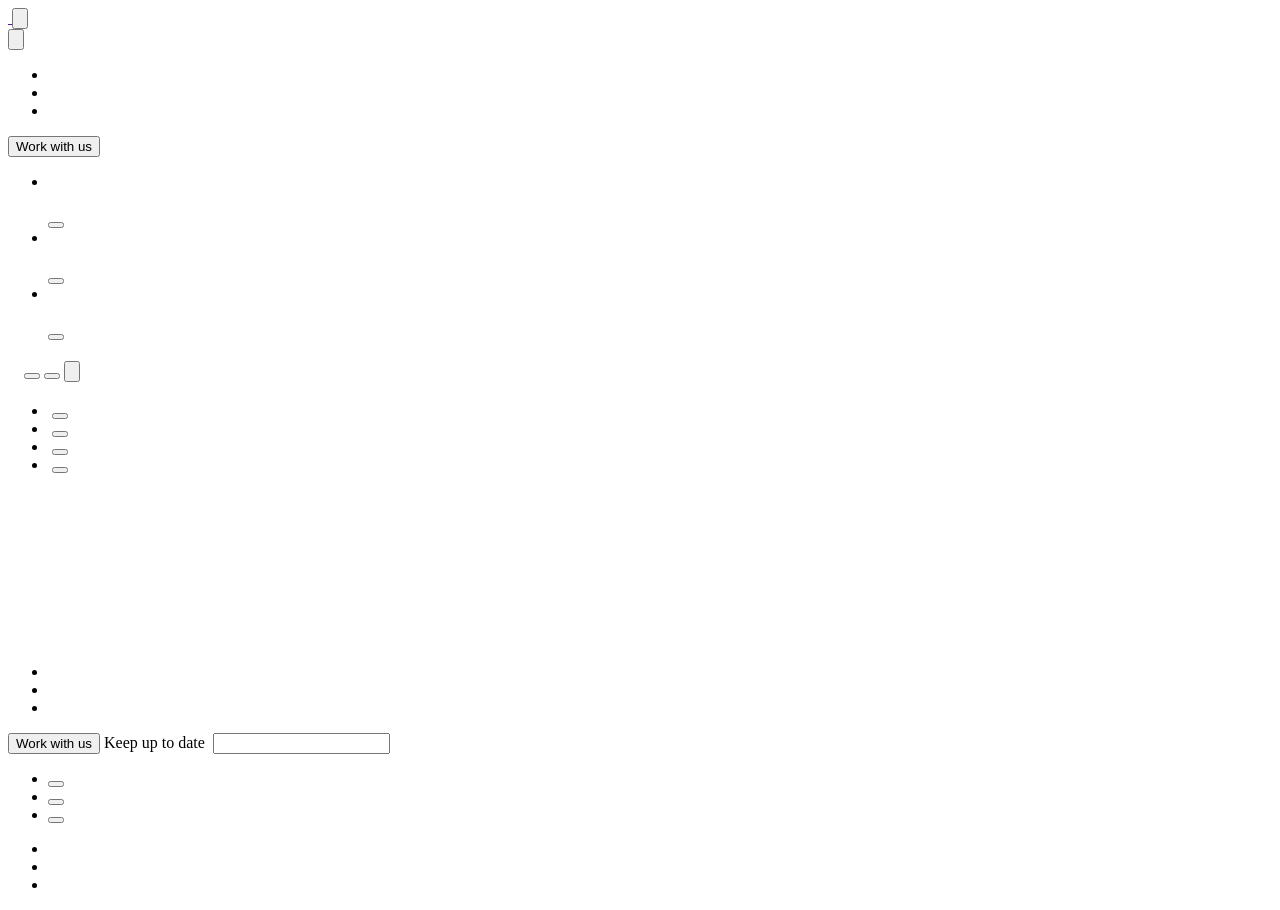
==== artsculture.html @ 28c38570 "Add files via upload" ====
<!DOCTYPE html>
<html lang="en">
<head>
    <meta charset="UTF-8">
    <meta name="viewport" content="width=device-width, initial-scale=1.0">
    <title>Arts & Culture | COLLINS</title>

    <link href="styles/style.css" rel="stylesheet">
	<link rel="icon" type="image/svg+xml" href="images/favicon.svg"> 
</head>

<body>
    <header>
        <a href="">
			<img src="" alt="">
		</a>
<!-- DE LINK IS EEN SVG! -->

		<button>
			<img src="" alt="">
		</button>

		<nav>
			<button>
				<img src="" alt="">
			</button>

			<ul>
				<li>
					<a href=""></a>
				</li>
				<li>
					<a href=""></a>
				</li>
				<li>
					<a href=""></a>
				</li>
			</ul>
		</nav>

		<button>Work with us</button>
		
		<article>
			<ul>
				<li>
					<img src="" alt="">
					<h2></h2>
					<button></button>
					<img src="" alt="">
				</li>
				<li>
					<img src="" alt="">
					<h2></h2>
					<button></button>
					<img src="" alt="">
				</li>
				<li>
					<img src="" alt="">
					<h2></h2>
					<button></button>
					<img src="" alt="">
				</li>
			</ul>
		</article>
    </header>

    <main>
		<section>
			<h1></h1>
			<p></p>

			<article>
				<img src="" alt="">
				<img src="" alt="">
				<img src="" alt="">
				<img src="" alt="">

				<button></button>
				<button></button>

				<button>
					<img src="" alt="">
				</button>
			</article>
		</section>

		<section>
			<h2></h2>

			<article>
				<p></p>
			</article>
		</section>

		<section>
			<h2></h2>
			<p></p>

			<article>
				<ul>
					<li>
						<img src="" alt="">
						<button></button>
					</li>

					<li>
						<img src="" alt="">
						<button></button>
					</li>

					<li>
						<img src="" alt="">
						<button></button>
					</li>

					<li>
						<img src="" alt="">
						<button></button>
					</li>
				</ul>
			</article>
		</section>

		<section>
			<h2></h2>
			<p></p>

			<article>
				<a href="">
					<img src="" alt="">
					<p></p>
				</a>

				<a href="">
					<img src="" alt="">
					<p></p>
				</a>

				<a href="">
					<img src="" alt="">
					<p></p>
				</a>

				<a href="">
					<img src="" alt="">
					<p></p>
				</a>

				<a href="">
					<img src="" alt="">
					<p></p>
				</a>
			</article>
		</section>
    </main>

    <footer>
        <nav>
			<ul>
				<li>
					<a href=""></a>
				</li>
	
				<li>
					<a href=""></a>
				</li>
	
				<li>
					<a href=""></a>
				</li>
			</ul>
		</nav>

		<button>Work with us</button>

		<label for="email">Keep up to date</label>


		<img src="" alt="">
		<input type="Your email">
<!-- HOE ZET IK DE EMAIL ICOON SVG IN DE INPUT TYPE EMAIL?? -->
<!-- HOE KRIJG IK DE TEKST "YOUR EMAIL" IN DE INPUT?? -->

		<ul>
			<li>
				<button></button>
			</li>
			<li>
				<button></button>
			</li>
			<li>
				<button></button>
			</li>
		</ul>

		<ul>
			<li>
				<a href=""></a>
			</li>
			<li>
				<a href=""></a>
			</li>
			<li>
				<a href=""></a>
			</li>
		</ul>
    </footer>
    
    <script defer src="scripts/script.js"></script>
</body>

</html>
---- styles/style.css ----
/**************/
/* CSS REMEDY */
/**************/
*, *::after, *::before {
  box-sizing:border-box;  
}






/*********************/
/* CUSTOM PROPERTIES */
/*********************/
:root {
	/* startje */
	--color-text:#111;
	--color-background:#eee;
}





/****************/
/* JOUW STYLING */
/****************/

/* jouw code */
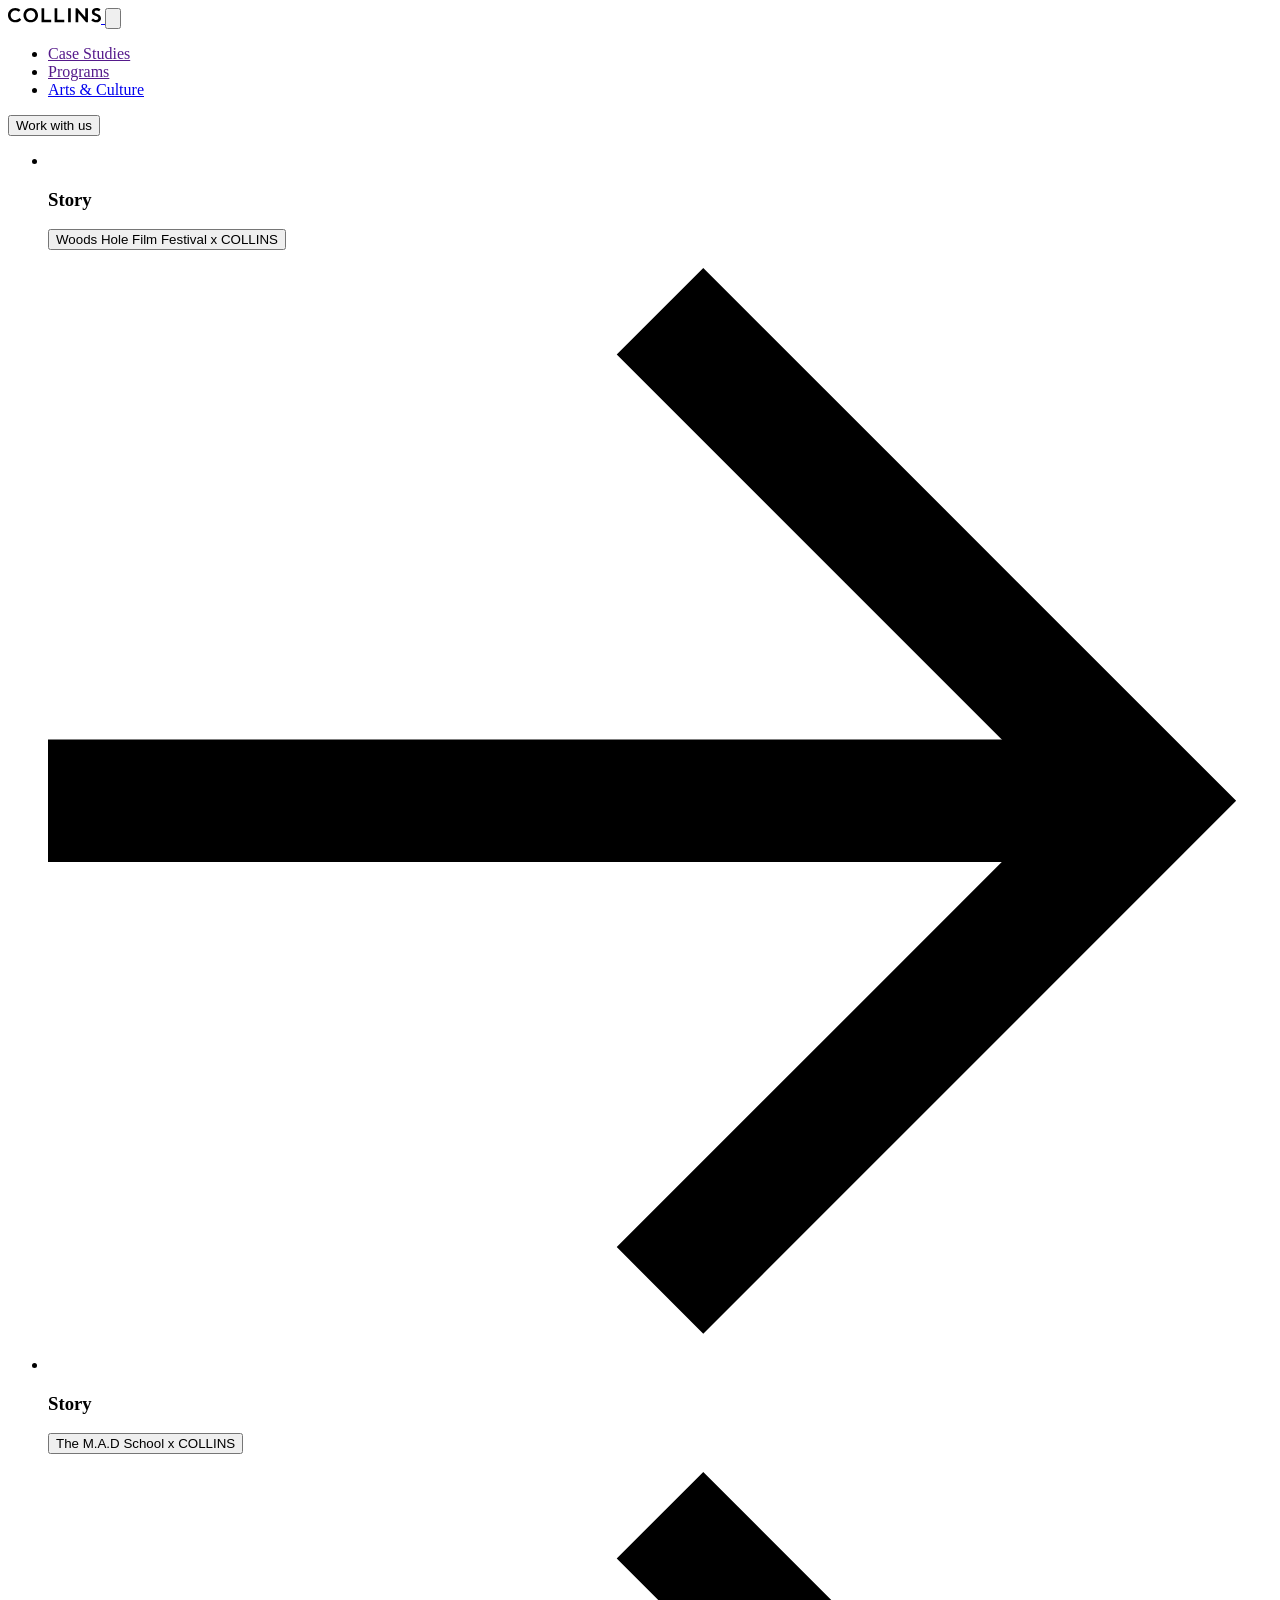
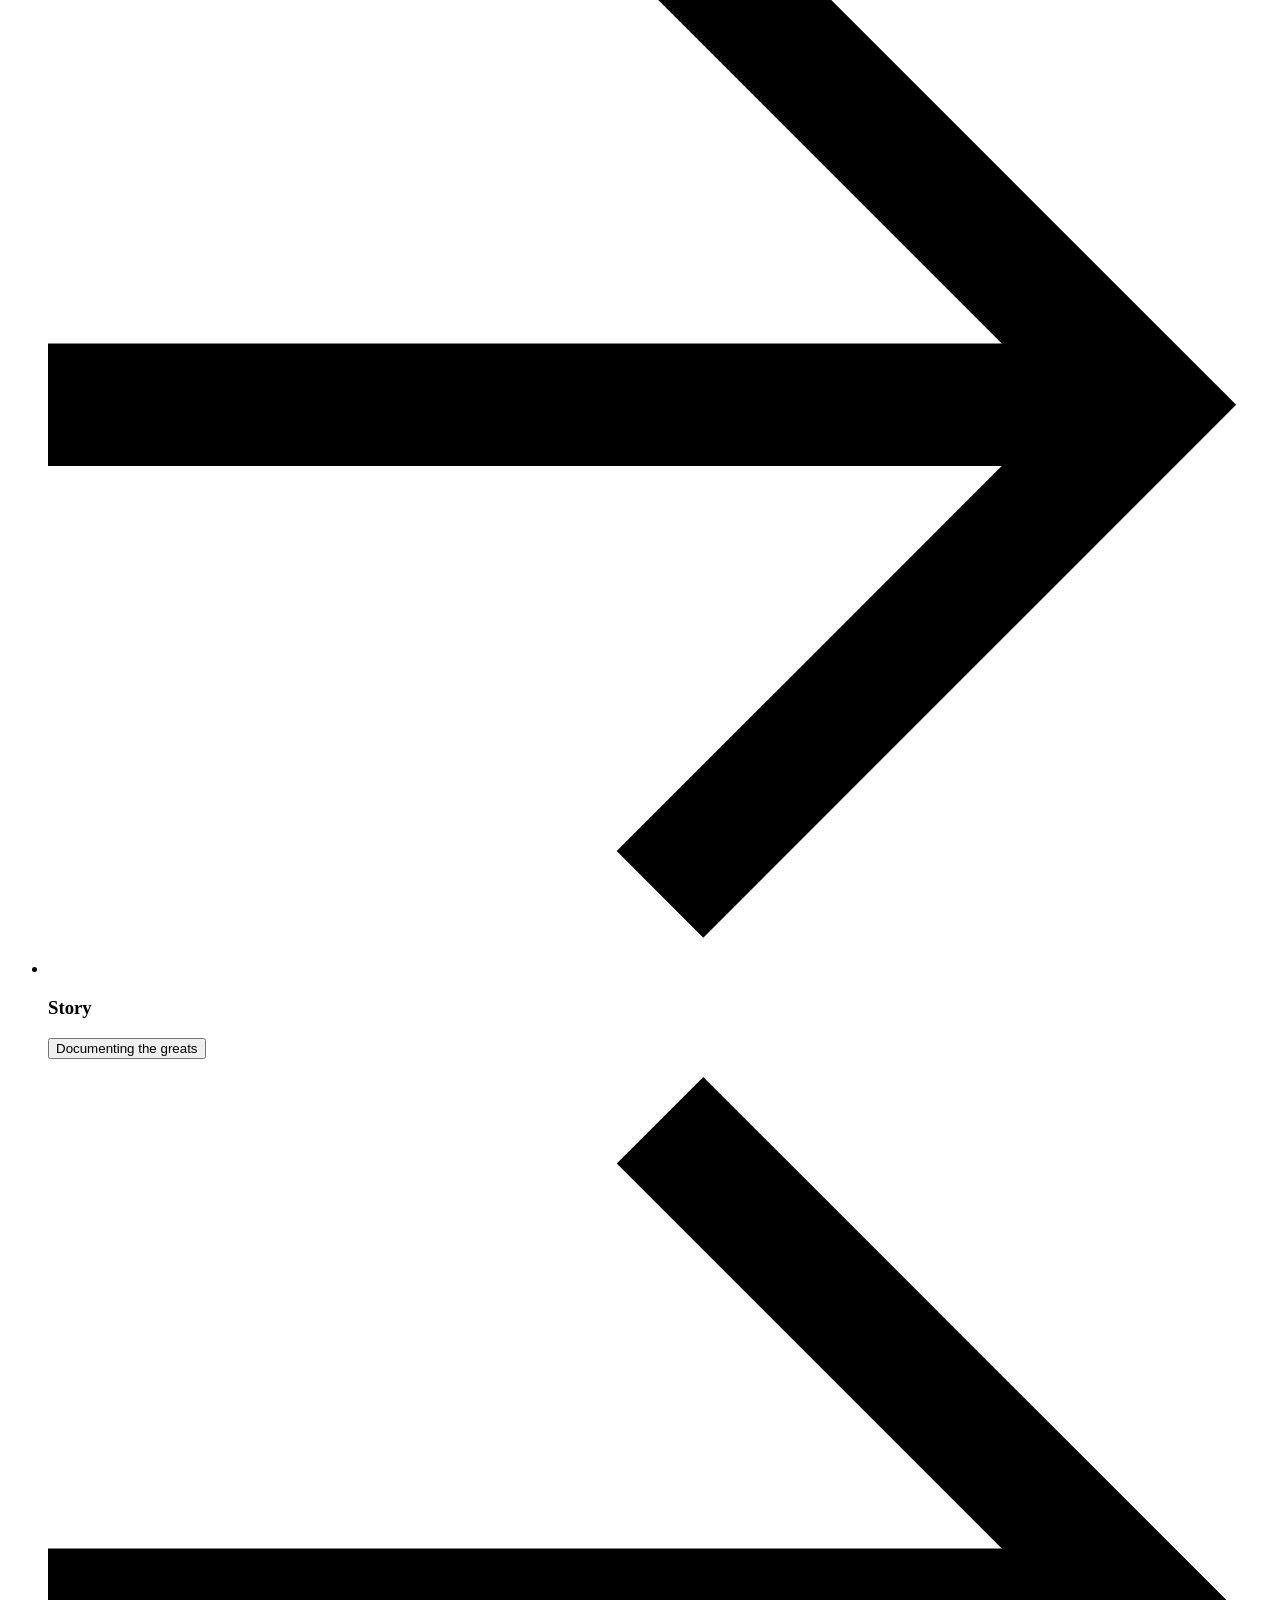
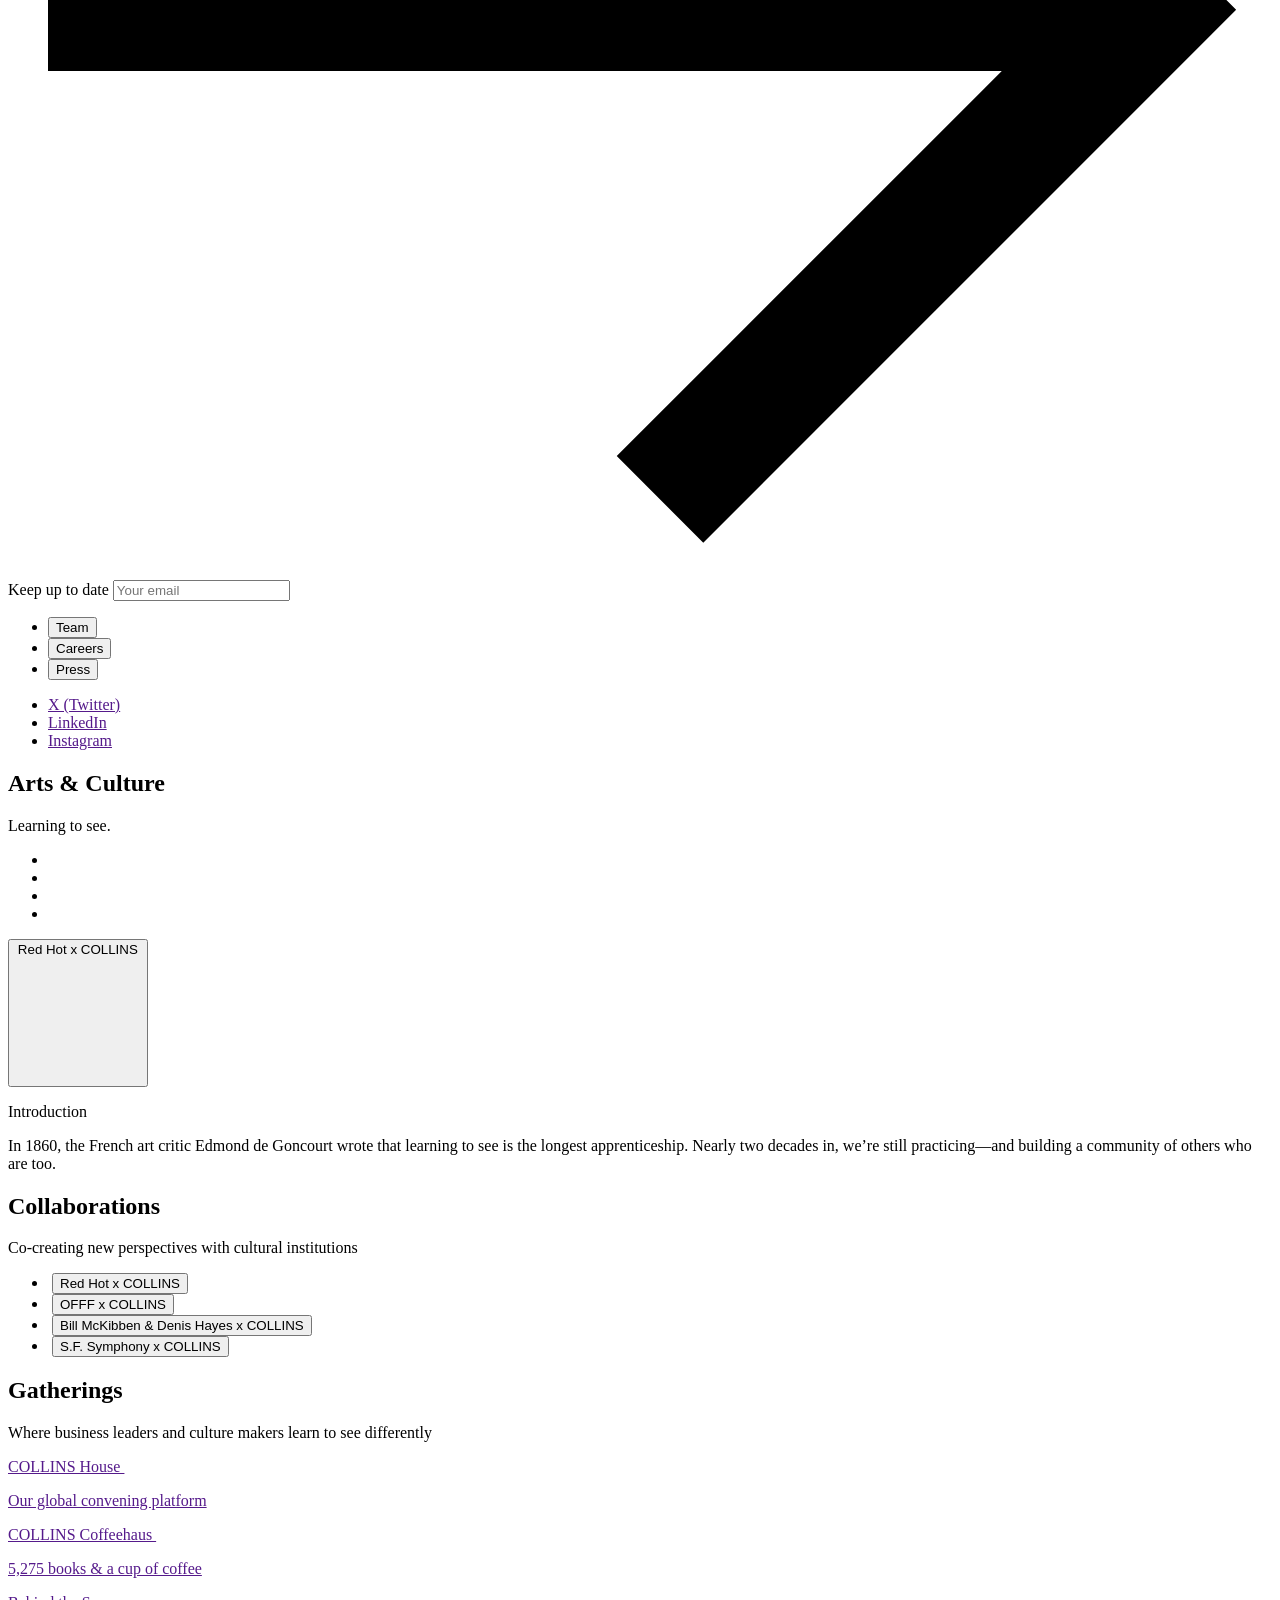
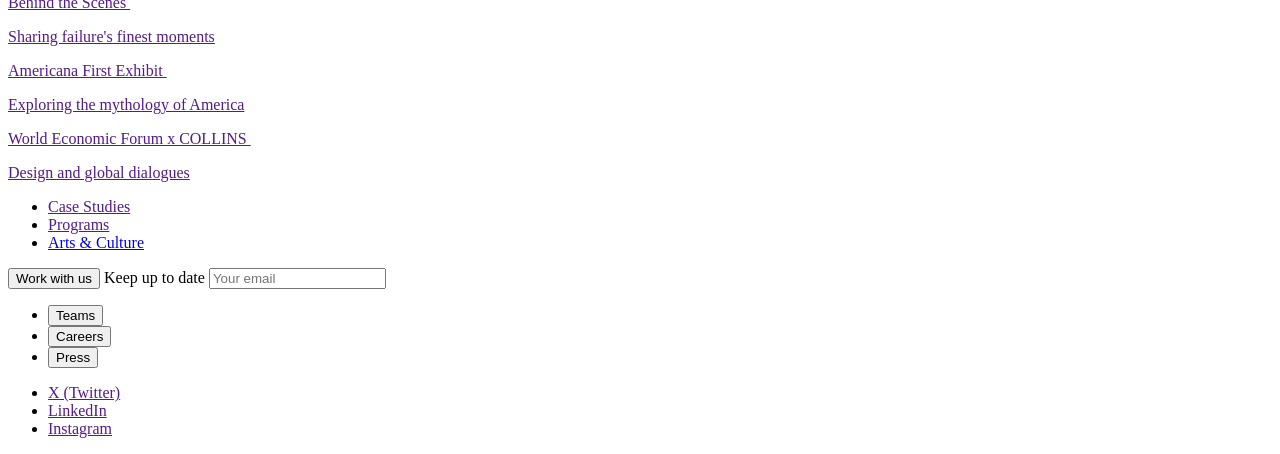
==== commit e9b8673d: "Add files via upload" ====
--- a/artsculture.html
+++ b/artsculture.html
@@ -10,201 +10,256 @@
 </head>
 
 <body>
-    <header>
-        <a href="">
-			<img src="" alt="">
-		</a>
-<!-- DE LINK IS EEN SVG! -->
-
-		<button>
-			<img src="" alt="">
-		</button>
-
+	<header>
+
+		<nav class="navHead">
+	<!-- COLLINS SVG -->
+			<a href="index.html">
+				<svg width="93" height="15" viewBox="0 0 93 15" xmlns="http://www.w3.org/2000/svg">
+					<path d="M2.69074 7.17531C2.69074 9.88598 4.76361 11.9589 7.45435 11.9589C9.26811 11.9589 10.5836 11.0819 11.4008 10.0255L13.2544 11.6798C12.0186 13.2544 9.94578 14.3506 7.39456 14.3506C3.04951 14.3506 0 11.1815 0 7.17531C0 3.1691 3.00964 0 7.35469 0C9.42756 0 11.2015 0.777325 12.4571 1.99314L10.7231 3.82683C9.88598 2.98971 8.71003 2.39177 7.33476 2.39177C4.68388 2.39177 2.69074 4.52443 2.69074 7.17531ZM22.7417 0C27.0469 0 30.0167 3.20896 30.0167 7.17531C30.0167 11.1417 27.0469 14.3506 22.7417 14.3506C18.4366 14.3506 15.4668 11.1417 15.4668 7.17531C15.4668 3.20896 18.4366 0 22.7417 0ZM22.7417 11.9589C25.3727 11.9589 27.326 9.80626 27.326 7.17531C27.326 4.54436 25.3727 2.39177 22.7417 2.39177C20.1108 2.39177 18.1575 4.54436 18.1575 7.17531C18.1575 9.80626 20.1108 11.9589 22.7417 11.9589ZM46.5997 0.199314H49.2904V11.7595H56.2664V14.1513H46.5997V0.199314ZM33.5246 0.199314H36.2154V11.7595H43.1914V14.1513H33.5246V0.199314ZM60.1211 0.199314H62.8119V14.1513H60.1211V0.199314ZM67.5834 0.199314H69.4769L77.2502 9.28804V0.199314H79.9409V14.1513H78.0474L70.2742 5.06258V14.1513H67.5834V0.199314ZM84.9836 10.4241C85.7808 11.3011 86.9966 11.9589 88.2723 11.9589C89.4681 11.9589 90.3053 11.2214 90.3053 10.2049C90.3053 8.41106 87.7142 8.19181 85.8406 7.09558C84.7444 6.45778 83.8674 5.50107 83.8674 3.92649C83.8674 1.43506 86.1595 0 88.4716 0C89.8867 0 91.2022 0.338834 92.5176 1.31547L91.1224 3.30862C90.5644 2.7904 89.6276 2.39177 88.7107 2.39177C87.6942 2.39177 86.5582 2.83026 86.5582 3.90656C86.5582 6.15881 92.996 5.46121 92.996 10.165C92.996 12.6365 90.7836 14.3506 88.2723 14.3506C86.3987 14.3506 84.6647 13.5733 83.2296 12.2578L84.9836 10.4241Z"></path>
+				</svg>
+			</a>
+	
+	<!-- deze button is voor de 2 streepjes hamburger menu svg -->
+			<button>
+				<svg viewBox="0 0 21 16" state="burger" data-v-68f42b3d=""><rect y="3" width="21" height="2" data-v-68f42b3d=""></rect><rect y="11" width="21" height="2" data-v-68f42b3d=""></rect></svg>
+			</button>
+		</nav>
+	
+	<!-- hier vind de kruis menu plaats, dit doen we in CSS -->
+	
+			<nav class="navGrid">
+	
+				<ul class="navMenu">
+					<li>
+						<a href="">Case Studies</a>
+					</li>
+					<li>
+						<a href="">Programs</a>
+					</li>
+					<li>
+						<a href="artsculture.html">Arts & Culture</a>
+					</li>
+				</ul>
+	
+			<button>Work with us</button>
+			
+				<ul class="navCards">
+					<li>
+						<img src="images/menu-images/9.png" alt="">
+						<h3>Story</h3>
+						<button>Woods Hole Film Festival x COLLINS</button>
+						<svg data-v-e7d511e2="" class="arrow arrow--forward" viewBox="0 0 20 18" fill="none" stroke="black"><path d="M0 9H18" stroke-width="2"></path><path d="M10 1L18 9L10 17" stroke-width="2"></path></svg>
+					</li>
+					<li>
+						<img src="images/menu-images/1.jpg" alt="">
+						<h3>Story</h3>
+						<button>The M.A.D School x COLLINS</button>
+						<svg data-v-e7d511e2="" class="arrow arrow--forward" viewBox="0 0 20 18" fill="none" stroke="black"><path d="M0 9H18" stroke-width="2"></path><path d="M10 1L18 9L10 17" stroke-width="2"></path></svg>
+					</li>
+					<li>
+						<img src="images/menu-images/10.png" alt="">
+						<h3>Story</h3>
+						<button>Documenting the greats</button>
+						<svg data-v-e7d511e2="" class="arrow arrow--forward" viewBox="0 0 20 18" fill="none" stroke="black"><path d="M0 9H18" stroke-width="2"></path><path d="M10 1L18 9L10 17" stroke-width="2"></path></svg>
+					</li>
+				</ul>
+	
+	<!-- geen lijstjes in articles, je hebt al een ul hoeft geen article om heen. een of ander. -->
+	<label for="email">Keep up to date</label>
+	<!-- in css https://developer.mozilla.org/en-US/docs/Web/CSS/Reference/Selectors/::before -->
+	
+			<input id="email" placeholder="Your email" type="email">
+	
+	<!-- HOE ZET IK DE EMAIL ICOON SVG IN DE INPUT TYPE EMAIL?? -->
+	<!-- HOE KRIJG IK DE TEKST "YOUR EMAIL" IN DE INPUT?? -->
+			
+				<ul class="navButtons">
+					<li>
+						<button>Team</button>
+					</li>
+					<li>
+						<button>Careers</button>
+					</li>
+					<li>
+						<button>Press</button>
+					</li>
+				</ul>
+	
+				<ul class="navLinks">
+					<li>
+						<a href="">X (Twitter)</a>
+					</li>
+					<li>
+						<a href="">LinkedIn</a>
+					</li>
+					<li>
+						<a href="">Instagram</a>
+					</li>
+				</ul>
+	
+			</nav>
+	
+		</header>
+
+    <main>
+		<section class="sectionArts">
+			<h2>Arts & Culture</h2>
+			<p>Learning to see.</p>
+
+			<ul>
+				<li>
+				<img src="images/artsculture-pagina-images/14.png" alt="">
+				</li>
+
+				<li>
+				<img src="images/artsculture-pagina-images/12.jpg" alt="">
+				</li>
+
+				<li>
+				<img src="images/artsculture-pagina-images/8.jpg" alt="">
+				</li>
+
+				<li>
+				<img src="images/artsculture-pagina-images/11.jpg" alt="">
+				</li>
+			</ul>
+
+				<button>
+					Red Hot x COLLINS
+					<svg class="arrow arrow--expand icon" viewBox="0 0 14 14" fill="none" data-v-08aef671=""><path d="M8 1H13V6" stroke-width="2"></path><path d="M1 8V13H6" stroke-width="2"></path></svg>
+				</button>
+<!-- JAVASCRIPT?? deze buttons veranderen dus per afbeelding van de carousel -->
+			
+			</article>
+		</section>
+
+		<section>
+			<p>Introduction</p>
+
+			<article>
+				<p class="portrait-text">In 1860, the French art critic Edmond de Goncourt wrote that learning to see is the longest apprenticeship. Nearly two decades in, we’re still practicing—and building a community of others who are too.</p>
+			</article>
+		</section>
+
+		<section>
+			<h2>Collaborations</h2>
+			<p>Co-creating new perspectives with cultural institutions</p>
+
+			<article>
+				<ul>
+					<li>
+						<img src="images/artsculture-pagina-images/14.png" alt="">
+						<button>Red Hot x COLLINS</button>
+					</li>
+
+					<li>
+						<img src="images/artsculture-pagina-images/13.png" alt="">
+						<button>OFFF x COLLINS</button>
+					</li>
+
+					<li>
+						<img src="images/artsculture-pagina-images/5.jpeg" alt="">
+						<button>Bill McKibben & Denis Hayes x COLLINS</button>
+					</li>
+
+					<li>
+						<img src="images/artsculture-pagina-images/3.jpg" alt="">
+						<button>S.F. Symphony x COLLINS</button>
+					</li>
+				</ul>
+			</article>
+		</section>
+
+		<section>
+			<h2>Gatherings</h2>
+			<p>Where business leaders and culture makers learn to see differently</p>
+
+			<article>
+				<a href="">
+					COLLINS House
+					<img src="images/artsculture-pagina-images/2.jpg" alt="">
+					<p>Our global convening platform</p>
+				</a>
+
+				<a href="">
+					COLLINS Coffeehaus
+					<img src="images/artsculture-pagina-images/4.jpg" alt="">
+					<p>5,275 books & a cup of coffee</p>
+				</a>
+
+				<a href="">
+					Behind the Scenes
+					<img src="images/artsculture-pagina-images/7.jpg" alt="">
+					<p>Sharing failure's finest moments</p>
+				</a>
+
+				<a href="">
+					Americana First Exhibit
+					<img src="images/artsculture-pagina-images/6.jpg" alt="">
+					<p>Exploring the mythology of America</p>
+				</a>
+
+				<a href="">
+					World Economic Forum x COLLINS
+					<img src="images/artsculture-pagina-images/15.jpeg" alt="">
+					<p>Design and global dialogues</p>
+				</a>
+			</article>
+		</section>
+    </main>
+
+    <footer>
 		<nav>
-			<button>
-				<img src="" alt="">
-			</button>
-
 			<ul>
 				<li>
-					<a href=""></a>
-				</li>
-				<li>
-					<a href=""></a>
-				</li>
-				<li>
-					<a href=""></a>
+					<a href="">Case Studies</a>
+				</li>
+	
+				<li>
+					<a href="">Programs</a>
+				</li>
+	
+				<li>
+					<a href="artsculture.html">Arts & Culture</a>
 				</li>
 			</ul>
 		</nav>
 
 		<button>Work with us</button>
-		
-		<article>
-			<ul>
-				<li>
-					<img src="" alt="">
-					<h2></h2>
-					<button></button>
-					<img src="" alt="">
-				</li>
-				<li>
-					<img src="" alt="">
-					<h2></h2>
-					<button></button>
-					<img src="" alt="">
-				</li>
-				<li>
-					<img src="" alt="">
-					<h2></h2>
-					<button></button>
-					<img src="" alt="">
-				</li>
-			</ul>
-		</article>
-    </header>
-
-    <main>
-		<section>
-			<h1></h1>
-			<p></p>
-
-			<article>
-				<img src="" alt="">
-				<img src="" alt="">
-				<img src="" alt="">
-				<img src="" alt="">
-
-				<button></button>
-				<button></button>
-
-				<button>
-					<img src="" alt="">
-				</button>
-			</article>
-		</section>
-
-		<section>
-			<h2></h2>
-
-			<article>
-				<p></p>
-			</article>
-		</section>
-
-		<section>
-			<h2></h2>
-			<p></p>
-
-			<article>
-				<ul>
-					<li>
-						<img src="" alt="">
-						<button></button>
-					</li>
-
-					<li>
-						<img src="" alt="">
-						<button></button>
-					</li>
-
-					<li>
-						<img src="" alt="">
-						<button></button>
-					</li>
-
-					<li>
-						<img src="" alt="">
-						<button></button>
-					</li>
-				</ul>
-			</article>
-		</section>
-
-		<section>
-			<h2></h2>
-			<p></p>
-
-			<article>
-				<a href="">
-					<img src="" alt="">
-					<p></p>
-				</a>
-
-				<a href="">
-					<img src="" alt="">
-					<p></p>
-				</a>
-
-				<a href="">
-					<img src="" alt="">
-					<p></p>
-				</a>
-
-				<a href="">
-					<img src="" alt="">
-					<p></p>
-				</a>
-
-				<a href="">
-					<img src="" alt="">
-					<p></p>
-				</a>
-			</article>
-		</section>
-    </main>
-
-    <footer>
-        <nav>
-			<ul>
-				<li>
-					<a href=""></a>
-				</li>
-	
-				<li>
-					<a href=""></a>
-				</li>
-	
-				<li>
-					<a href=""></a>
-				</li>
-			</ul>
-		</nav>
-
-		<button>Work with us</button>
 
 		<label for="email">Keep up to date</label>
-
-
-		<img src="" alt="">
-		<input type="Your email">
+<!-- in css https://developer.mozilla.org/en-US/docs/Web/CSS/Reference/Selectors/::before -->
+
+		<input placeholder="Your email" type="email">
+
 <!-- HOE ZET IK DE EMAIL ICOON SVG IN DE INPUT TYPE EMAIL?? -->
 <!-- HOE KRIJG IK DE TEKST "YOUR EMAIL" IN DE INPUT?? -->
 
-		<ul>
-			<li>
-				<button></button>
-			</li>
-			<li>
-				<button></button>
-			</li>
-			<li>
-				<button></button>
+		<ul class="navButtons">
+			<li>
+				<button>Teams</button>
+			</li>
+			<li>
+				<button>Careers</button>
+			</li>
+			<li>
+				<button>Press</button>
 			</li>
 		</ul>
 
-		<ul>
-			<li>
-				<a href=""></a>
-			</li>
-			<li>
-				<a href=""></a>
-			</li>
-			<li>
-				<a href=""></a>
+		<ul class="navLinks">
+			<li>
+				<a href="">X (Twitter)</a>
+			</li>
+			<li>
+				<a href="">LinkedIn</a>
+			</li>
+			<li>
+				<a href="">Instagram</a>
 			</li>
 		</ul>
-    </footer>
+	</footer>
     
     <script defer src="scripts/script.js"></script>
 </body>
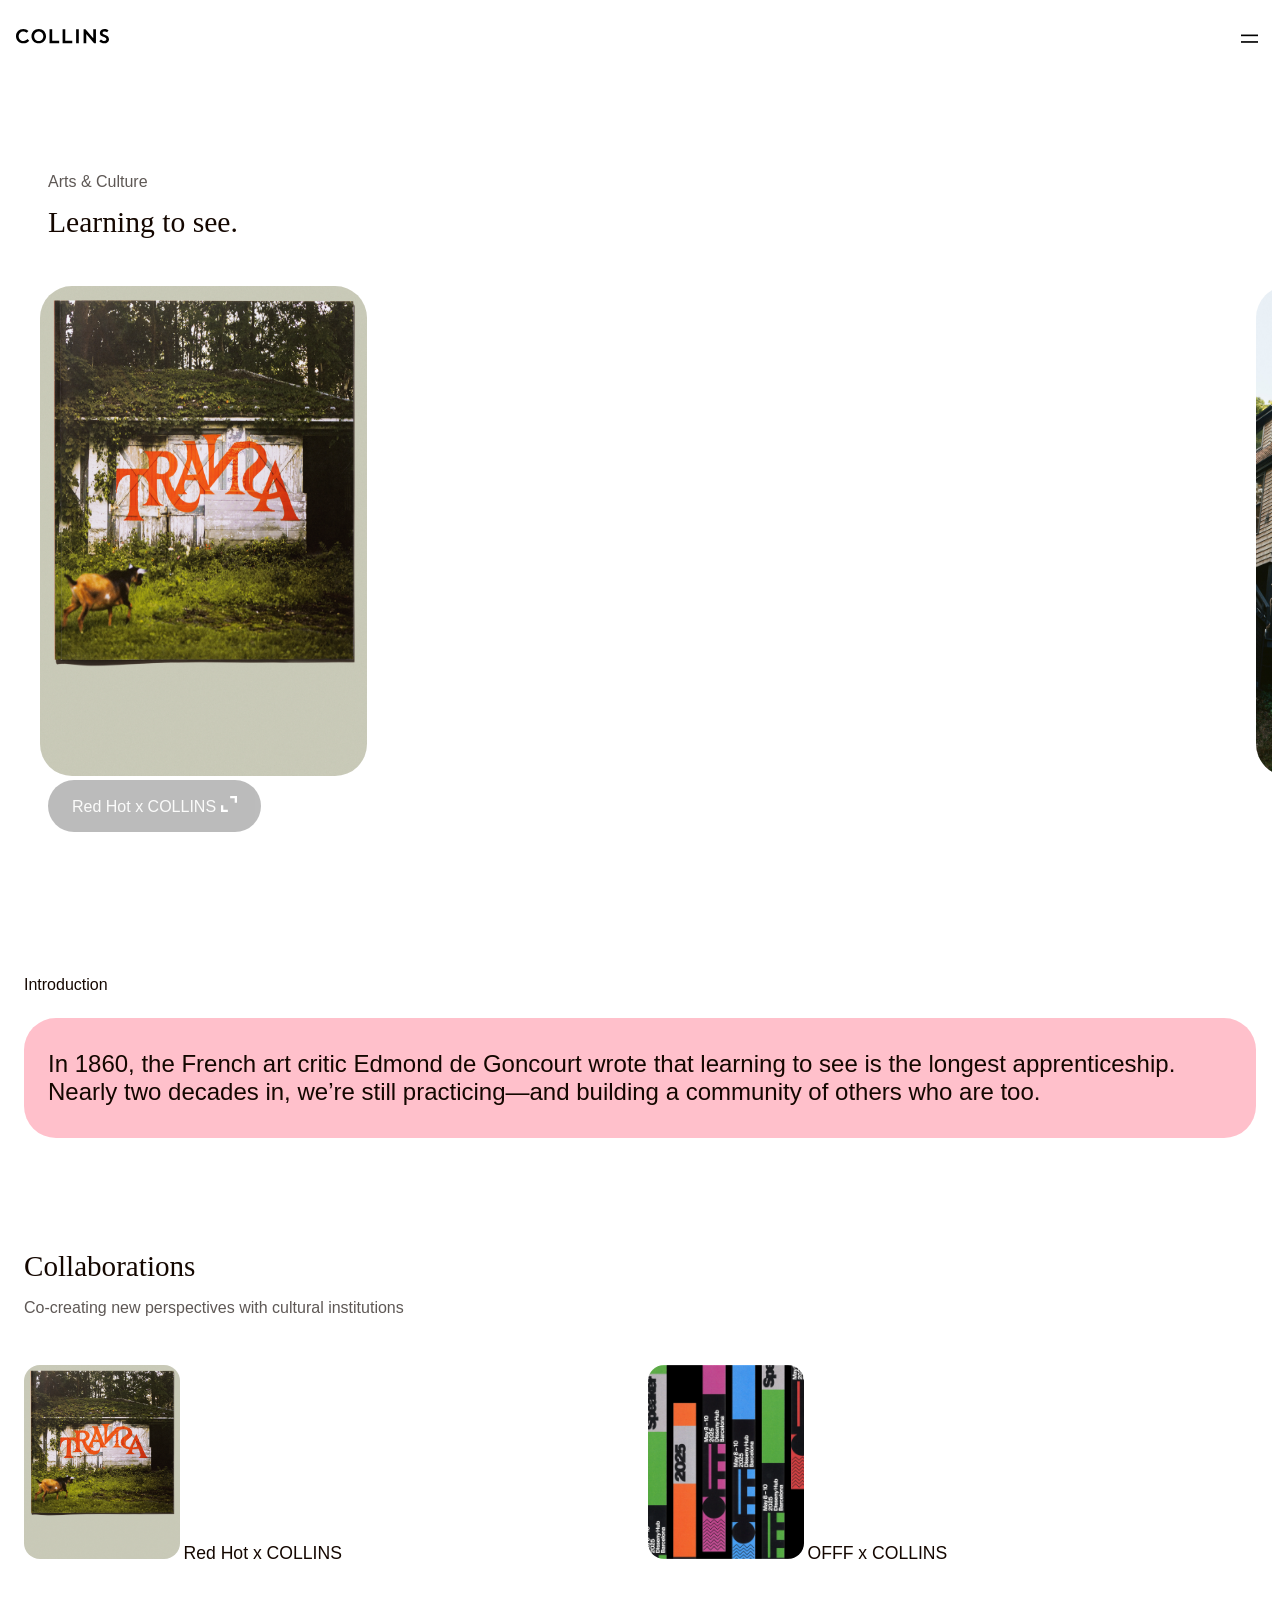
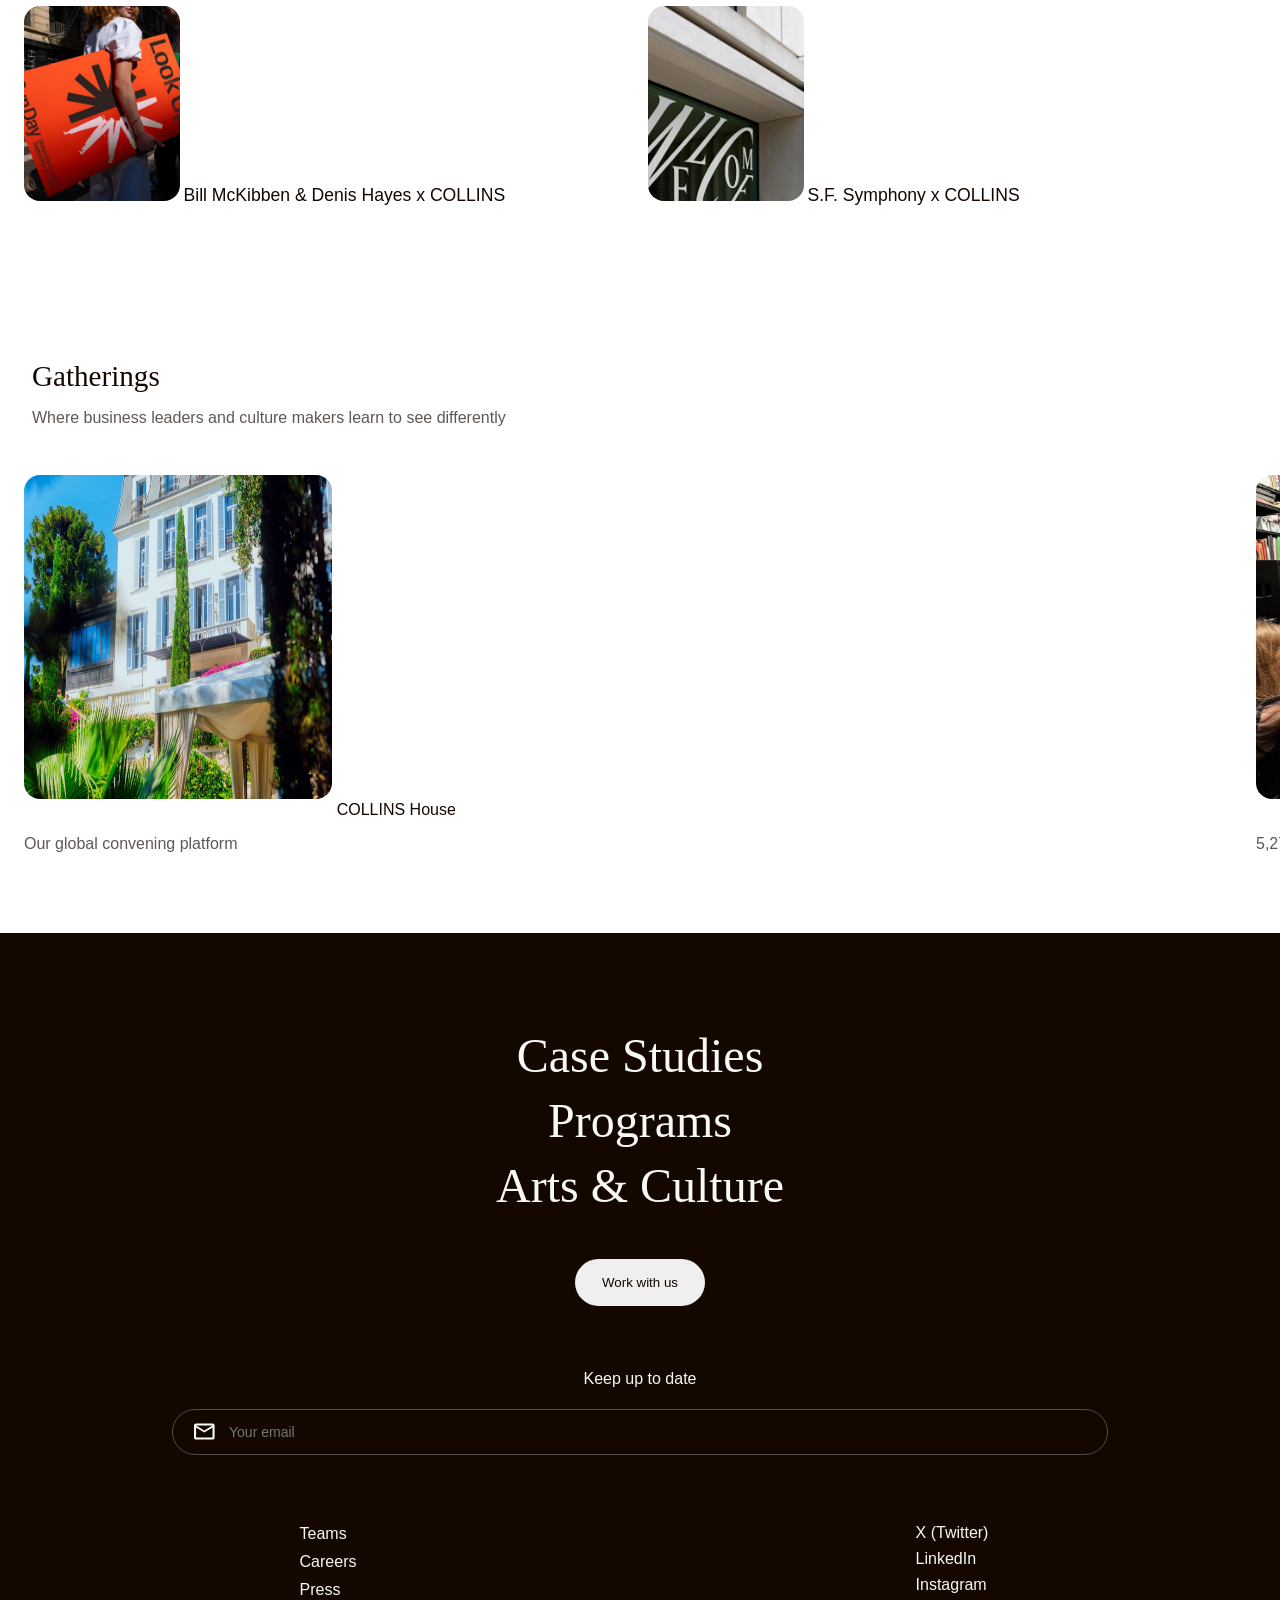
==== commit b815c537: "Add files via upload" ====
--- a/artsculture.html
+++ b/artsculture.html
@@ -22,7 +22,7 @@
 	
 	<!-- deze button is voor de 2 streepjes hamburger menu svg -->
 			<button>
-				<svg viewBox="0 0 21 16" state="burger" data-v-68f42b3d=""><rect y="3" width="21" height="2" data-v-68f42b3d=""></rect><rect y="11" width="21" height="2" data-v-68f42b3d=""></rect></svg>
+				<svg viewBox="0 0 21 16" state="burger" data-v-68f42b3d=""><rect class="lineTop" y="3" width="21" height="2" data-v-68f42b3d=""></rect><rect class="lineBottom" y="11" width="21" height="2" data-v-68f42b3d=""></rect></svg>
 			</button>
 		</nav>
 	
@@ -127,26 +127,23 @@
 
 				<button>
 					Red Hot x COLLINS
-					<svg class="arrow arrow--expand icon" viewBox="0 0 14 14" fill="none" data-v-08aef671=""><path d="M8 1H13V6" stroke-width="2"></path><path d="M1 8V13H6" stroke-width="2"></path></svg>
+					<svg class="arrow arrow--expand icon" viewBox="0 0 14 14" stroke="white" fill="none" data-v-08aef671=""><path d="M8 1H13V6" stroke-width="2"></path><path d="M1 8V13H6" stroke-width="2"></path></svg>
 				</button>
 <!-- JAVASCRIPT?? deze buttons veranderen dus per afbeelding van de carousel -->
-			
+		</section>
+
+		<section class="sectionIntro">
+			<p>Introduction</p>
+
+			<article class="articleP">
+				<p class="introP">In 1860, the French art critic Edmond de Goncourt wrote that learning to see is the longest apprenticeship. Nearly two decades in, we’re still practicing—and building a community of others who are too.</p>
 			</article>
 		</section>
 
-		<section>
-			<p>Introduction</p>
-
-			<article>
-				<p class="portrait-text">In 1860, the French art critic Edmond de Goncourt wrote that learning to see is the longest apprenticeship. Nearly two decades in, we’re still practicing—and building a community of others who are too.</p>
-			</article>
-		</section>
-
-		<section>
+		<section class="sectionCollab">
 			<h2>Collaborations</h2>
 			<p>Co-creating new perspectives with cultural institutions</p>
 
-			<article>
 				<ul>
 					<li>
 						<img src="images/artsculture-pagina-images/14.png" alt="">
@@ -168,45 +165,57 @@
 						<button>S.F. Symphony x COLLINS</button>
 					</li>
 				</ul>
-			</article>
-		</section>
-
-		<section>
+
+		</section>
+
+		<section class="sectionGatherings">
 			<h2>Gatherings</h2>
 			<p>Where business leaders and culture makers learn to see differently</p>
 
-			<article>
-				<a href="">
+			<ul>
+				<li>
+				<a href="">
+					<img src="images/artsculture-pagina-images/2.jpg" alt="">
 					COLLINS House
-					<img src="images/artsculture-pagina-images/2.jpg" alt="">
 					<p>Our global convening platform</p>
 				</a>
-
-				<a href="">
+				</li>
+
+				<li>
+				<a href="">
+					<img src="images/artsculture-pagina-images/4.jpg" alt="">
 					COLLINS Coffeehaus
-					<img src="images/artsculture-pagina-images/4.jpg" alt="">
 					<p>5,275 books & a cup of coffee</p>
 				</a>
-
-				<a href="">
+				</li>
+
+				<li>
+				<a href="">
+					<img src="images/artsculture-pagina-images/7.jpg" alt="">
 					Behind the Scenes
-					<img src="images/artsculture-pagina-images/7.jpg" alt="">
 					<p>Sharing failure's finest moments</p>
 				</a>
-
-				<a href="">
+				</li>
+
+				<li>
+				<a href="">
+					<img src="images/artsculture-pagina-images/6.jpg" alt="">
 					Americana First Exhibit
-					<img src="images/artsculture-pagina-images/6.jpg" alt="">
 					<p>Exploring the mythology of America</p>
 				</a>
-
-				<a href="">
+				</li>
+
+				<li>
+				<a href="">
+					<img src="images/artsculture-pagina-images/15.jpeg" alt="">
 					World Economic Forum x COLLINS
-					<img src="images/artsculture-pagina-images/15.jpeg" alt="">
 					<p>Design and global dialogues</p>
 				</a>
-			</article>
-		</section>
+				</li>
+			</ul>
+			
+		</section>
+
     </main>
 
     <footer>
--- a/styles/style.css
+++ b/styles/style.css
@@ -3,29 +3,1103 @@
 /**************/
 *, *::after, *::before {
   box-sizing:border-box;  
-}
-
-
-
-
-
+  margin: 0;
+  
+}
 
 /*********************/
 /* CUSTOM PROPERTIES */
 /*********************/
 :root {
+	--color-black: #000;
+	--color-white: #fff;
+	--color-off-white: #f8f8f7;
+	--color-off-black: #140700;
+	--color-mid-white: #d0d0c8;
+	--color-mid-black: #5e5855;
+	--color-grey-10: #1d1d1d;
+	--color-grey-30: #4c4c4c;
+	--color-grey-60: #7a7a7a;
+	--color-grey-80: #ccc;
+	--color-grey-97: #f7f7f7;
+	--color-brian-orange: #ff7600;
+	--color-html: #f8f8f7;
+	--color-background: var(--color-off-white);
+	--color-mid: var(--color-mid-black);
+	--color-foreground: var(--color-off-black);
+	--color-button-background: var(--color-black);
+	--color-button-foreground: var(--color-white);
+	--color-close-button-background: var(--color-white);
+	--color-close-button-foreground: var(--color-black);
+	--font-primary: 'PortraitText', serif; 
+	--font-secondary: 'Graphik', sans-serif; 
+	--font-weight-body: 400;
+	--color-menu-background: #140700;
+	--color-menu-text: #f8f8f7;
+
+}
+
+/* :root { */
 	/* startje */
-	--color-text:#111;
-	--color-background:#eee;
-}
-
-
-
+	--color-text:#140700;
+	--color-background:#f8f8f7;
+	--color-text-dark:#f8f8f7; 
+	--color-background-dark:#140700;
+	--color-mid: #5e5855;
+}
+
+
+html {
+	background-color: var(--color-html);
+	color: var(--color-foreground);
+}
+
+body,html {
+	position: relative;
+}
+
+button {
+	border: none;
+	outline: none
+}
+
+/* LIGHT/DARK-MODE @media (prefers-color-scheme: drie waarden: light, dark en no-preference */
+
+body.menu-open {
+    background-color: var(--color-menu-background);
+    color: var(--color-menu-text);
+}
 
 
 /****************/
 /* JOUW STYLING */
 /****************/
 
-/* jouw code */
-
+/****************/
+/* HERO VIDEO */
+/****************/
+
+video {
+	border-radius: 16px;
+	width: 327px;
+	height: 581.328px;
+	object-fit: cover;
+	object-position: center;
+
+	display: block;
+    margin-inline: auto;
+}
+	
+/****************/
+/* IMAGES */
+/****************/
+
+
+/****************/
+/* INPUT SVG */
+/****************/
+
+input::before {
+	content: "http://www.w3.org/2000/svg";
+}
+
+/****************/
+/* FONT */
+/****************/
+
+@font-face {
+	font-family: 'Graphik';
+	src: url('/font/graphik-400.woff2') format('woff2');
+	font-weight: 400;
+	font-style: normal;
+	font-display: swap;
+}
+
+@font-face {
+	font-family: 'PortraitText';
+	src: url('/font/portrait-text-400.woff2') format('woff2');
+	font-weight: 400;
+	font-style: normal;
+	font-display: swap;
+}
+
+/****************/
+/* TYPOGRAFIE */
+/****************/
+
+h1 { 
+	font-weight: normal;
+}
+
+h1, h2, nav a {
+	font-weight: normal;
+	font-family: var(--font-primary);
+	color: var(--color-off-black);
+	text-decoration: none;
+}
+
+p, h3, button, label{
+	font-weight: normal;
+	font-family: 'Graphik', sans-serif;
+	color: var(--color-off-black);
+	text-decoration: none;
+}
+
+h3 {
+	color: var(--color-mid-black);
+}
+
+a:visited {
+	color: var(--color-off-black);
+}
+
+.navLinks a {
+	font-family: 'Graphik', sans-serif;
+	color: var(--color-off-black);
+}
+
+input {
+	font-size: .875em;
+	font-family: 'Graphik', sans-serif;
+	font-weight: 400;
+}
+
+ul {
+	list-style-type: none;
+	padding: 0;
+}
+
+li, a {
+	text-decoration: none;
+}
+
+
+/****************/
+/* DE HEADER */
+/****************/
+
+
+header {
+	position: relative;
+}
+
+header ul {
+	list-style-type: none;
+	padding: 0;
+}
+
+.navHead {
+	padding: 1.5em 1em;
+
+	display: grid;
+	grid-template-columns: 1fr auto 1fr;
+	align-items: center;
+}
+
+.navHead > a {
+	grid-column: 2;
+	justify-self: center;
+
+}
+
+.navHead > button {
+	grid-column: 3;
+	justify-self: end;
+
+	width: 2.2em;
+	height: 2.2em;
+
+	border: none;
+	background-color: transparent;
+}
+
+
+header .navGrid > button{
+	grid-column: 1 / 3;
+	grid-row: 2;
+
+	border: none;
+	border-radius: 2em;
+	padding: 1.2em 2em;
+	
+	display: block;
+	margin: 0 auto;
+	  
+}
+
+.navMenu {
+	display: flex;
+	flex-direction: column;
+	margin: .4em 0;
+
+	grid-column: 1 / 3;
+	grid-row: 1;
+
+	gap:.2em;
+
+	font-size: 3em;
+	text-align: center;
+}
+
+
+/****************/
+/* HET MENU */
+/****************/
+
+header .navGrid {
+	display: grid;
+	grid-template-columns: 1fr 1fr;
+	padding: 2em 1em;
+	background-color: var(--color-menu-background);
+
+	row-gap: 0;
+
+	/***** RESPONSIVE FIXED-BUTTON BURGER *****/
+	position: fixed;
+	inset: 0;
+
+	overflow-y: auto;
+
+	translate: 0% -100%;
+	transition: .3s;
+	
+}
+
+header .navGrid.toonMenu {
+	padding-top: 7em;
+    translate: 0 0;
+}
+
+.navGrid a,
+.navGrid button,
+.navGrid label {
+    color: var(--color-menu-text);
+}
+
+.navGrid h3 {
+	color: var(--color-grey-80);
+}
+
+.navHead {
+	position: relative;
+	z-index: 100;
+}
+
+.navGrid {
+    z-index: 1;
+}
+
+/* HAMBURGER ANIMATION */
+
+.navHead > button svg {
+    width: 100%;
+    height: 100%;
+}
+
+.navHead > button svg rect {
+	transform-box: fill-box;
+    transform-origin: center;
+    transition: transform .3s ease;
+}
+
+/* Als menu open is */
+
+.navHead > button.toonMenu .lineTop {
+    transform: translateY(4px) rotate(45deg);
+}
+
+.navHead > button.toonMenu .lineBottom {
+    transform: translateY(-4px) rotate(-45deg);
+}
+
+body.menu-open .navHead > button svg rect,
+body.menu-open .navHead > a svg {
+    fill: var(--color-menu-text);
+}
+
+body.menu-open .navGrid > button {
+	color: var(--color-menu-background);
+}
+
+
+
+/* HET LUKT MIJ NIET OM DIE HAMBURGER MENU TE VERANDEREN NAAR EEN KRUIS */
+
+/* HOE ZORG IK ERVOOR DAT MIJN BUTTON IN .NAVGRID ZIT IPV .NAVHEAD ZONDER DAT ER VEEL CODE VERLOREN WORDT. */
+/* .navHead.toonMenu > button img {
+	content: url(/images/svg/close.svg);
+} */
+
+
+
+
+/****************/
+/* DE CARDS IN HET MENU */
+/****************/
+.navCards {
+	grid-column: 1 / 3;
+	grid-row: 3;
+	display: flex;
+	flex-direction: column;
+	gap: 1em;
+
+
+	/* padding: 4em 0; */
+	margin: 3em 0;
+}
+
+.navCards li{
+	display: grid;
+	grid-template-columns: 1fr 2fr 1em;
+	grid-template-rows: auto auto;
+	align-items: center;
+	column-gap: 1em;
+	padding: 0 .5em 0 0;
+	width: 100%;
+}
+
+.navCards img{
+	grid-column: 1;
+	grid-row: 1 / 3;
+	width: 100%;
+	aspect-ratio: 1 / 1;
+	object-fit: cover;
+	border-radius: .5em;
+}
+
+.navCards h3{
+	grid-column: 2;
+    grid-row: 1;
+	margin: 0;
+
+	font-size: 1em;
+	margin-top: 1em;
+
+	/* justify-self: start; */
+	/* align-self: start; */
+}
+
+.navCards button{
+	text-align: start;
+	grid-column: 2;
+	grid-row: 2;
+	padding: 0;
+
+	font-size: 1em;
+	/* grid-column: 4; */
+
+	border: none;
+	background-color: transparent;
+}
+
+.navCards svg{
+	grid-column: 3;
+    grid-row: 1;
+
+	width: 1em;
+	height: 1em;
+}
+
+
+/****************/
+/* DE MENU EMAIL */
+/****************/
+
+header .navGrid > input {
+	grid-column: 1 / 3;
+    grid-row: 5;
+
+	width: 75%;
+	justify-self: center;
+	padding: 1em 3em 1em 4em;
+	margin: 1.5em 0;
+	border: 1px solid #514c49;
+	border-radius: 10em;
+
+	background-image: url("/images/svg/mail.svg");
+	background-repeat: no-repeat;
+	background-position: 1.5em center;
+	background-size: 1.5em;
+
+    background-color: var(--color-background-dark);
+
+}
+
+header .navGrid > label {
+	grid-column: 1 / 3;
+	grid-row: 4;
+	text-align: center;
+}
+
+  
+
+/****************/
+/* DE MENU LINKJES */
+/****************/
+
+.navButtons, .navLinks{
+	display: flex;
+	flex-direction: column;
+	gap: .5em;
+
+	margin: 3em 0;
+	padding: 0;
+	justify-self: center;
+
+	text-align: start;
+}
+
+.navButtons button{
+	border: none;
+	background-color: transparent;
+
+	font-size: 1em;
+}
+
+.navButtons {
+	grid-column: 1;
+	grid-row: 6;
+}
+
+.navLinks {
+	grid-column: 2;
+	grid-row: 6;
+}
+
+
+/****************/
+/* MAIN */
+/****************/
+
+/****************/
+/* SECTION: HERO */
+/****************/
+
+.hero {
+	display: grid;
+	grid-template-rows: .5fr 1fr 1fr;
+	align-items: center;
+	text-align: center;
+
+	padding: 0 2em;
+	min-height: 32em;
+	row-gap: 2em;
+   
+}
+
+h1 {
+	font-size: 2.3em;
+	grid-row: 2;
+}
+
+.hero p,
+.hero svg {
+	font-size: .75em;
+	grid-row: 3;
+}
+
+.hero svg {
+	justify-content: center;
+	width: 1.75em;
+	height: 1.75em;
+}
+
+.hero svg:nth-of-type(2) {
+	transform: scaleX(-1);
+}
+
+/****************/
+/* SECTION: PROGRAMS */
+/****************/
+
+.sectionPrograms {
+	padding: 14em 2em 6em 2em;
+}
+
+.sectionPrograms p {
+	color: var(--color-mid-black);
+}
+
+.sectionPrograms > h2 {
+	font-size: 1.815em;
+	margin: 1em 0;
+}
+
+.sectionPrograms a {
+	text-decoration: none;
+	font-family: var(--font-secondary);
+	margin-bottom: 7em;
+}
+
+.sectionPrograms > a:first-of-type {
+	display: inline-flex;
+    justify-content: center;
+    align-items: center;
+    text-decoration: none;
+
+    color: var(--color-off-white);
+    background: var(--color-off-black);
+	font-size: .8em;
+
+    width: 161px;
+    height: 43px;
+
+    border-radius: 2em;
+
+}
+
+.sectionPrograms ul {
+	list-style-type: none;
+	padding: 0;
+}
+
+.sectionPrograms h3 {
+	font-size: 1.5em;
+	color: var(--color-off-black);
+	
+}
+
+.sectionPrograms > a:last-of-type {
+	display: inline-flex;
+	font-size: .875em;
+}
+
+.sectionPrograms svg {
+	width: .9em;
+	height: .9em;
+}
+
+hr {
+    border: none;
+    border-top: 0.5px solid var(--color-grey-60);
+    margin: 2em 0;
+}
+
+/****************/
+/* SECTION: CASE STUDIES */
+/****************/
+
+.sectionCases {
+	padding: 6em 2em;
+}
+
+.sectionCases p {
+	color: var(--color-mid-black);
+}
+
+.sectionCases h2 {
+	margin: 1em 0;
+	font-size: 1.815em;
+}
+
+.sectionCases > a {
+	text-decoration: none;
+	font-family: var(--font-secondary);
+
+	display: inline-flex;
+    justify-content: center;
+    align-items: center;
+    text-decoration: none;
+
+    color: var(--color-off-white);
+    background: var(--color-off-black);
+	font-size: .8em;
+
+    width: 96.09px;
+    height: 43px;
+
+    border-radius: 2em;
+
+}
+
+.sectionCases ul {
+	list-style-type: none;
+	padding: 4em 2em;
+	margin-inline: -2.5em;
+
+	display: flex;
+	overflow: auto;
+	scroll-snap-type:x mandatory;
+	scroll-behavior: smooth;
+	overscroll-behavior-x: contain;
+
+	gap: 1em;
+	scrollbar-width: none;
+
+}
+
+.sectionCases img {
+	width: 243.75px;
+	height: 304.69px;
+	border-radius: 1em;
+
+	object-fit: fill;
+}
+
+.sectionCases li {
+	scroll-snap-align:center;
+}
+
+/****************/
+/* PAGINA 2 : ARTS & CULTURE */
+/****************/
+/****************/
+/* SECTION PAGE 2: ARTS & CULTURE */
+/****************/
+
+.sectionArts {
+	padding: 6em 3em;
+}
+
+.sectionArts h2 {
+	color: var(--color-mid);
+	font-family: var(--font-secondary);
+	font-size: 1em;
+	
+	
+}
+
+.sectionArts p {
+	font-family: var(--font-primary);
+	font-size: 1.85em;
+	margin: .5em 0;
+	
+}
+
+.sectionArts > a {
+	text-decoration: none;
+	font-family: var(--font-secondary);
+
+	display: inline-flex;
+    justify-content: center;
+    align-items: center;
+    text-decoration: none;
+
+    color: var(--color-off-white);
+    background: var(--color-off-black);
+	font-size: .8em;
+
+    width: 96.09px;
+    height: 43px;
+
+    border-radius: 2em;
+
+}
+
+.sectionArts ul {
+	list-style-type: none;
+	padding: 2em 2em 0 2em;
+	margin-inline: -2.5em;
+	gap: 1em;
+	
+
+	display: flex;
+	overflow: auto;
+	overscroll-behavior-x: contain;
+	scroll-snap-type:x mandatory;
+  	scroll-behavior:smooth;
+
+	scrollbar-width: none;
+}
+
+.sectionArts li {
+	flex-basis:100%;
+	flex-shrink:0;
+	scroll-snap-align:center;
+}
+
+/* UITLED VOOR DEZE LI CODE?? */
+
+.sectionArts img {
+	width: 327px;
+	height: 490px;
+	border-radius: 2em;
+}
+
+.sectionArts button {
+	text-align: start;
+	padding: 1em 1.5em;
+	
+
+	font-size: 1em;
+	color: var(--color-off-white);
+
+	border-radius: 2em;
+
+	border: none;
+	background-color: var(--color-grey-60);
+	opacity: 50%;
+
+}
+
+.sectionArts svg {
+	width: 1em;
+	height: 1em;
+}
+
+/****************/
+/* SECTION PAGE 2: INTRODUCTION */
+/****************/
+
+.sectionIntro {
+	padding: 3em 1.5em;
+}
+
+.articleP {
+	background-color: pink;
+	padding: 2em 1.5em;
+	margin-top: 1.5em;
+
+	border-radius: 2em;
+}
+
+.introP {
+	font-size: 1.5em;
+}
+
+/****************/
+/* SECTION PAGE 2: COLLABORATIONS */
+/****************/
+
+.sectionCollab {
+	padding: 4em 1.5em;
+}
+
+.sectionCollab > h2 {
+	font-size: 1.82em;
+}
+
+.sectionCollab > p {
+	padding: 1em 0;
+	color: var(--color-mid);
+}
+
+.sectionCollab img {
+	width: 155.5px;
+	height: 194.16px;
+
+	border-radius: 1em;
+}
+
+.sectionCollab ul {
+	display: grid;
+	grid-template-columns: 2fr 2fr;
+	gap: 1em;
+
+	padding-top: 2em;
+}
+
+.sectionCollab li:first-of-type {
+	object-fit: contain;
+}
+
+.sectionCollab button {
+	border: none;
+	background-color: transparent;
+
+	padding: 1.5em 0;
+
+	font-size: 1.1em;
+	text-align: left;
+}
+
+/****************/
+/* SECTION PAGE 2: GATHERINGS */
+/****************/
+
+.sectionGatherings {
+	padding: 4em 2em;
+}
+
+.sectionGatherings > h2 {
+	font-size: 1.82em;
+}
+
+.sectionGatherings p {
+	padding: 1em 0;
+	color: var(--color-mid);
+}
+
+.sectionGatherings img {
+	width: 308.250px;
+	height: 324.289px;
+	margin-bottom: 1em;
+
+	border-radius: 1em;
+}
+
+.sectionGatherings ul {
+	padding: 2em 2em 0 2em;
+	margin-inline: -2.5em;
+
+	display: flex;
+	overflow: auto;
+	overscroll-behavior-x: contain;
+	scroll-snap-type:x mandatory;
+  	scroll-behavior:smooth;
+
+	scrollbar-width: none;
+}
+
+.sectionGatherings a {
+	font-family: var(--font-secondary);
+}
+
+.sectionGatherings li {
+	flex-basis:100%;
+	flex-shrink:0;
+	scroll-snap-align:center;
+}
+
+/****************/
+/* SECTION: FOOTER */
+/****************/
+
+footer {
+	display: grid;
+	grid-template-columns: 1fr 1fr;
+	padding: 4.75em 1em;
+	
+	background-color: var(--color-menu-background);
+
+	row-gap: 0;
+}
+
+footer nav {
+	grid-column: 1 / 3;
+	grid-row: 1;
+}
+
+footer nav ul{
+	display: flex;
+	flex-direction: column;
+	margin: .4em 0;
+
+	gap: .2em;
+
+	font-size: 3em;
+	text-align: center;
+}
+
+footer > button{
+	grid-column: 1 / 3;
+	grid-row: 2;
+
+	border: none;
+	border-radius: 2em;
+	padding: 1.2em 2em;
+	
+	display: block;
+	margin: 0 auto;
+
+	margin-top: 2em;
+}
+
+footer svg{
+	grid-column: 3;
+    grid-row: 1;
+
+	width: 1em;
+	height: 1em;
+}
+
+footer > input {
+	grid-column: 1 / 3;
+    grid-row: 5;
+
+	width: 75%;
+	justify-self: center;
+	padding: 1em 3em 1em 4em;
+	margin: 1.5em 0;
+	border: 1px solid #514c49;
+	border-radius: 10em;
+
+	background-image: url("/images/svg/mail.svg");
+	background-repeat: no-repeat;
+	background-position: 1.5em center;
+	background-size: 1.5em;
+    background-color: var(--color-background-dark);
+
+}
+
+footer > label {
+	grid-column: 1 / 3;
+	grid-row: 4;
+	text-align: center;
+	margin-top: 4em;
+}
+
+footer a,
+footer a:visited,
+footer button,
+footer label {
+    color: var(--color-menu-text);
+}
+
+footer > button {
+	color: var(--color-menu-background);
+}
+
+/****************/
+/* RESPONSIVE PLANE */
+/****************/
+
+@media (min-width: 48em) {
+
+	/****************/
+	/* RESPONSIVE PLANE: EERSTE PAGINA */
+	/****************/
+	
+	.navHead > a {
+		grid-column: 1;
+		justify-self: start;
+	}
+	
+	h1 {
+		font-size: 3.625em;
+	}
+
+	video {
+        width: 736px;
+        height: 414px;
+    }
+
+	.sectionPrograms > h2,
+	.sectionCases > h2 {
+		margin-right: 6em;
+		text-align: left;
+	}
+
+	.sectionPrograms li > a {
+        display: grid;
+        grid-template-columns: 1fr 1fr;
+        align-items: center;
+		margin-bottom: 0;
+    }
+
+    .sectionPrograms h3 {
+        grid-column: 1;
+        font-size: 1.625em;
+    }
+
+    .sectionPrograms li p {
+        grid-column: 2;
+        justify-self: start;
+        font-size: 1em;
+    }
+
+	/****************/
+	/* RESPONSIVE PLANE: MENU */
+	/****************/
+
+	header .navGrid {
+		grid-template-columns: 1fr 1fr;
+        grid-template-rows: 1fr 3fr 1fr;
+
+		padding: 8em 7vw 5em;
+        column-gap: 2em;
+	}
+
+	header .navMenu {
+        grid-column: 1;
+        grid-row: 1;
+        font-size: 3.625em;
+        text-align: left;
+        align-self: start;
+        margin: 0;
+    }
+
+	header .navGrid > button {
+		grid-column: 1;
+		grid-row: 2;
+
+		justify-self: start;
+        align-self: start;
+		
+		padding: 1em;
+		margin: 2em 0;
+	}
+
+	header .navButtons {
+		grid-column: 1;
+        grid-row: 2;
+
+		display: flex;
+		flex-direction: row;
+	    justify-self: end;
+
+    	align-self: start;
+   		margin: 2em 0;
+	}
+
+	header .navGrid > input {
+		grid-column: 1;
+		grid-row: -1;
+
+		justify-self: start;
+		align-self: end;
+		margin: 0;
+	}
+
+	header .navGrid > label {
+		margin-left: 1em;
+		margin-bottom: 0;
+		text-align: left;
+
+		grid-row: 3;
+	}
+
+
+	header .navCards {
+        grid-column: 2;
+        grid-row: 1;
+
+		margin: 2em 0 1em 3em;
+        gap: 1em
+    }
+
+	header .navLinks {
+		grid-column: 2;
+		grid-row: -1;
+		flex-direction: row;
+		gap: 2em;
+
+		margin: auto;
+	}
+
+
+
+	/****************/
+	/* RESPONSIVE PLANE: TWEEDE PAGINA */
+	/****************/
+
+	/****************/
+	/* RESPONSIVE PLANE: FOOTER */
+	/****************/
+
+}
+
+@media (min-width: 75em) {
+
+}
+
+main, .container {
+	max-width: 1800px;
+	margin-inline: auto;
+}
+
+
+@media (orientation: landscape) {
+	body {
+	  flex-direction: row;
+	}
+}
+  
+  @media (orientation: portrait) {
+	body {
+	  flex-direction: column;
+	}
+}
+
+
+
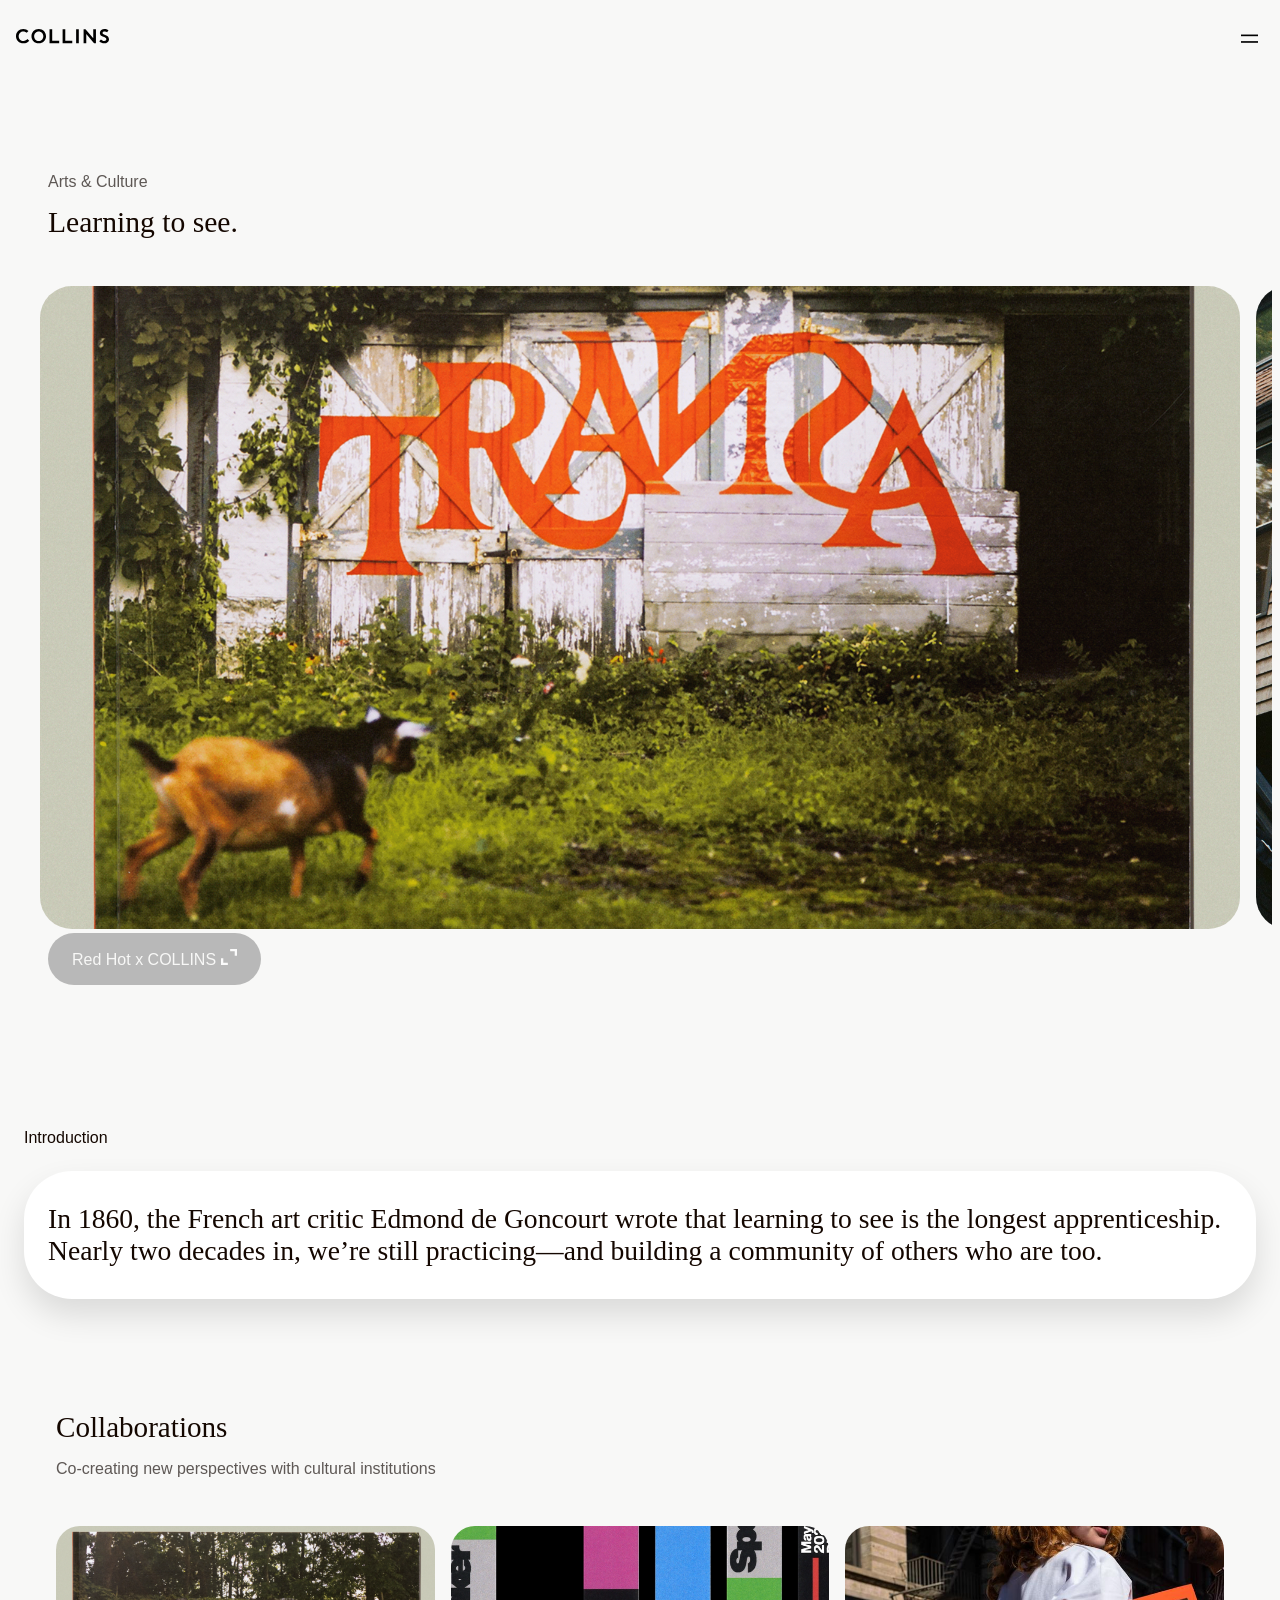
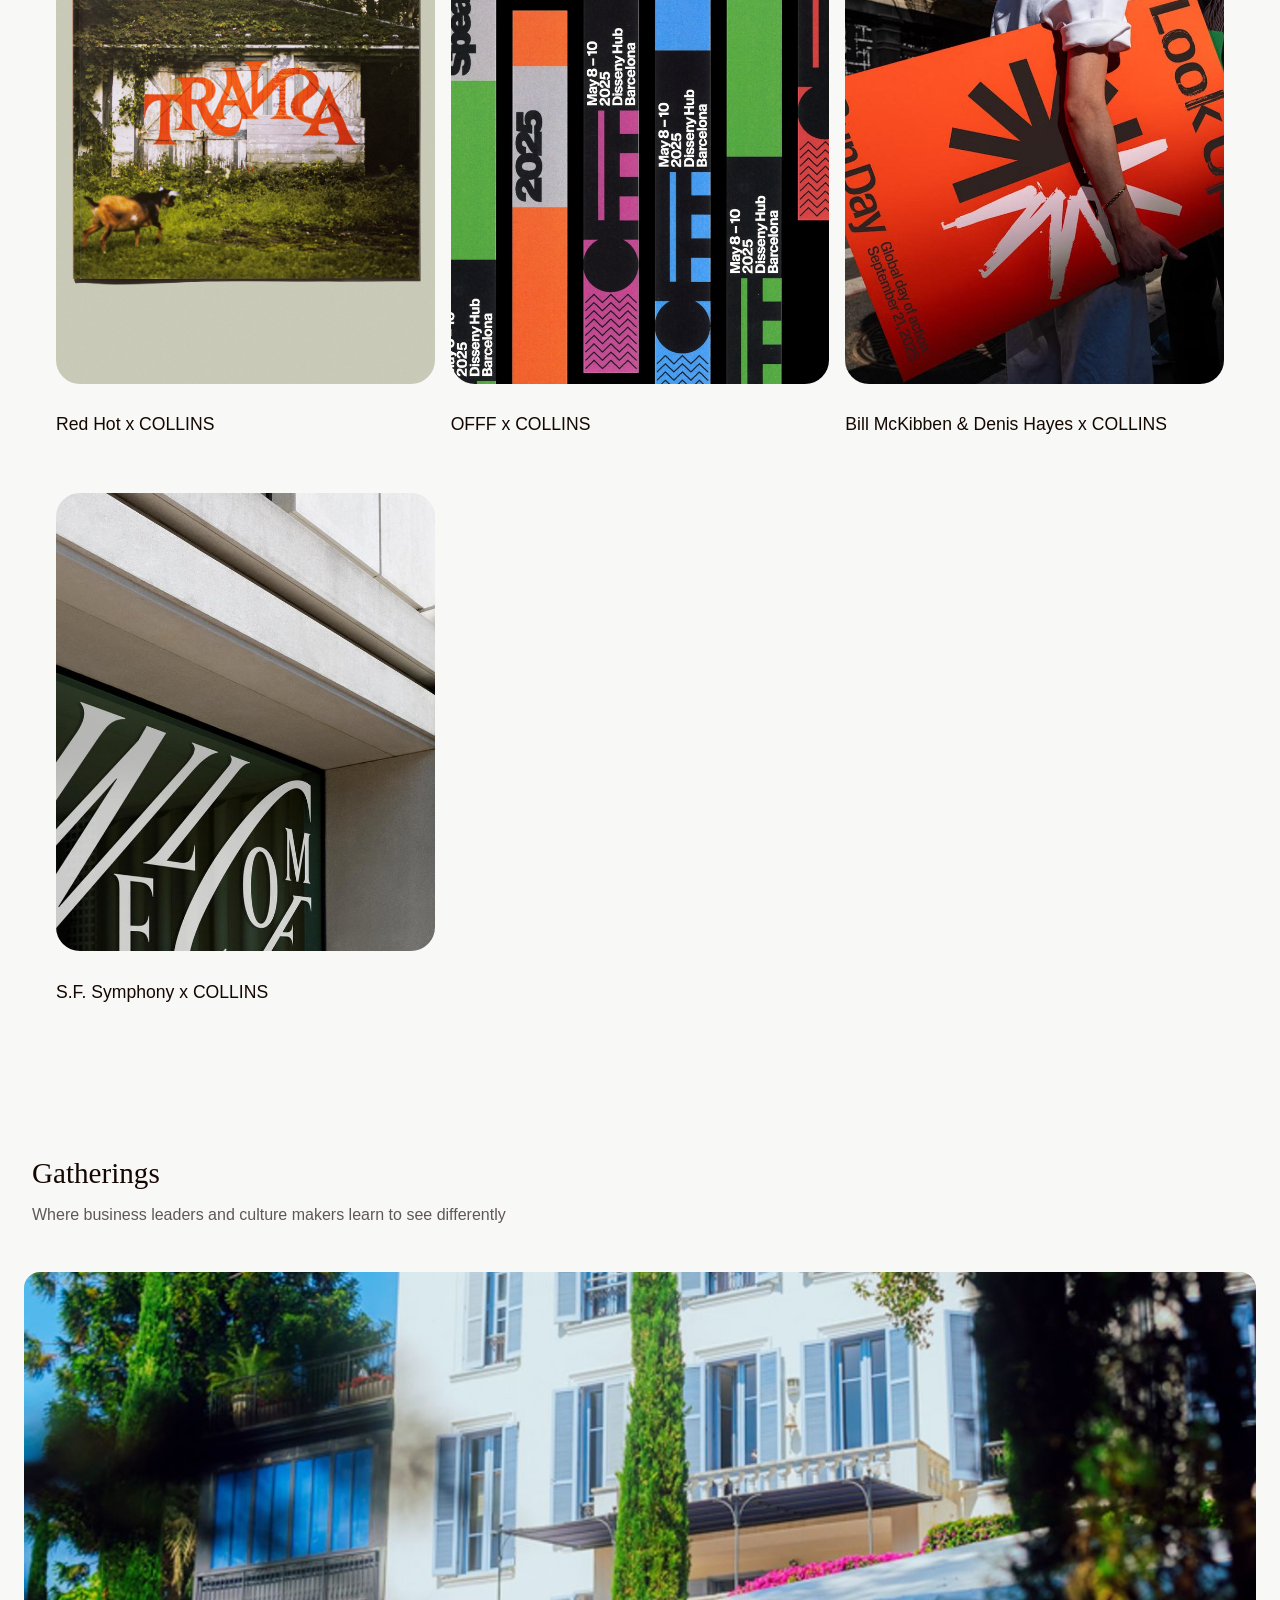
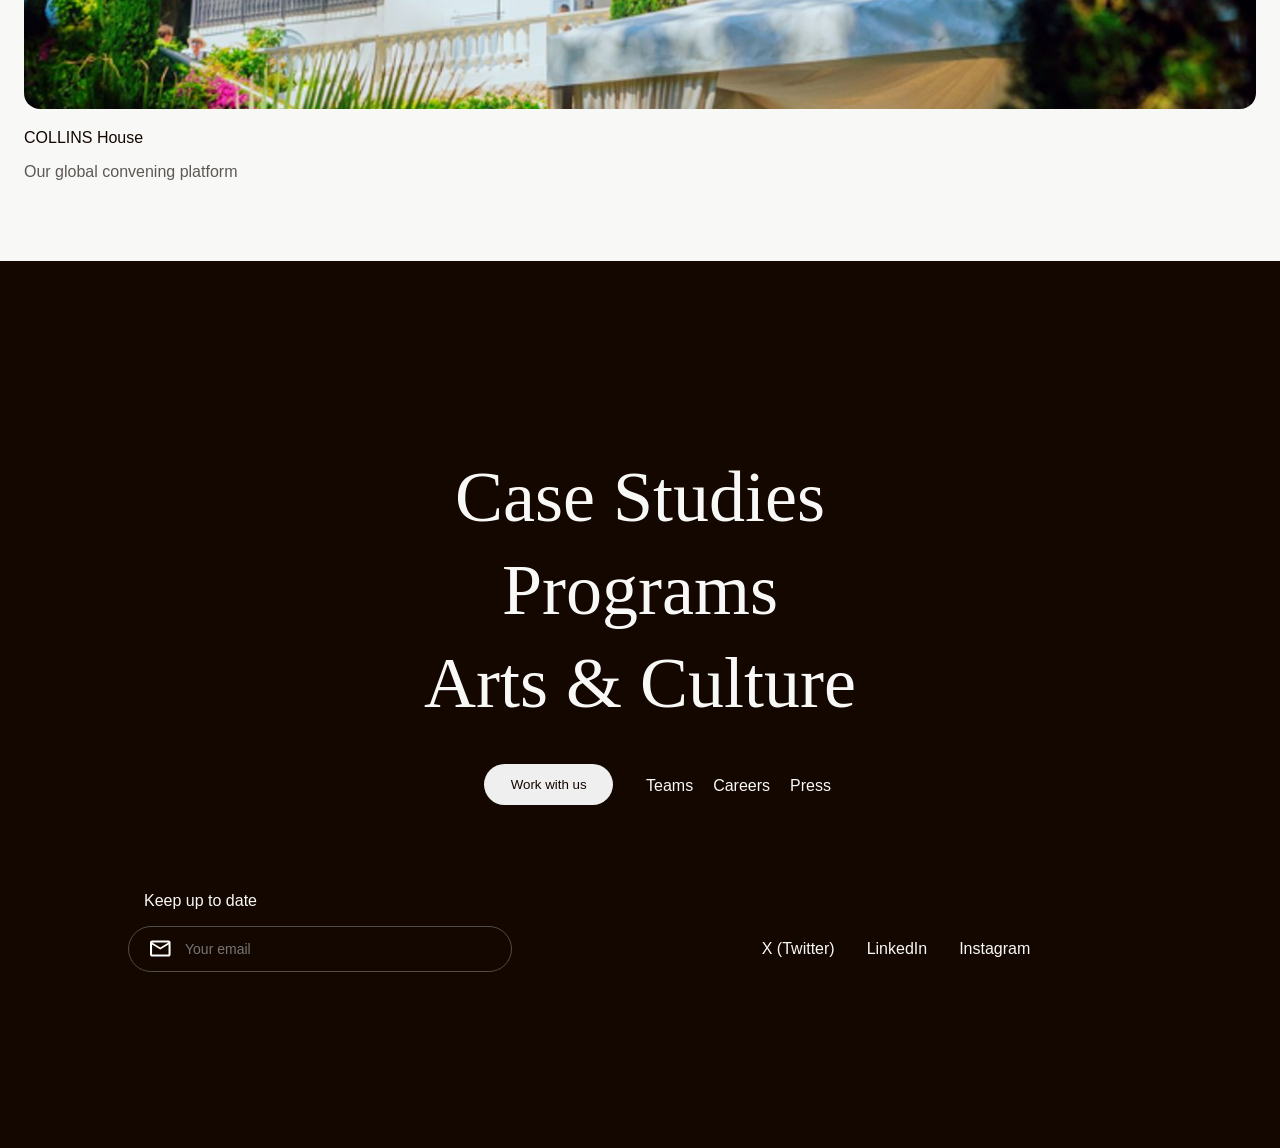
==== commit 92e4f2f5: "Add files via upload" ====
--- a/artsculture.html
+++ b/artsculture.html
@@ -136,7 +136,7 @@
 			<p>Introduction</p>
 
 			<article class="articleP">
-				<p class="introP">In 1860, the French art critic Edmond de Goncourt wrote that learning to see is the longest apprenticeship. Nearly two decades in, we’re still practicing—and building a community of others who are too.</p>
+				<p>In 1860, the French art critic Edmond de Goncourt wrote that learning to see is the longest apprenticeship. Nearly two decades in, we’re still practicing—and building a community of others who are too.</p>
 			</article>
 		</section>
 
--- a/styles/style.css
+++ b/styles/style.css
@@ -39,23 +39,19 @@
 
 }
 
-/* :root { */
-	/* startje */
-	--color-text:#140700;
-	--color-background:#f8f8f7;
-	--color-text-dark:#f8f8f7; 
-	--color-background-dark:#140700;
-	--color-mid: #5e5855;
-}
-
-
 html {
 	background-color: var(--color-html);
 	color: var(--color-foreground);
 }
 
+body {
+    overflow-x: clip;
+}
+
+
 body,html {
 	position: relative;
+	
 }
 
 button {
@@ -548,6 +544,12 @@
 
 }
 
+.sectionPrograms li {
+    border-bottom: .5px solid var(--color-grey-60);
+    padding-bottom: 1.5em;
+    margin-bottom: 1.5em;
+}
+
 .sectionPrograms ul {
 	list-style-type: none;
 	padding: 0;
@@ -567,12 +569,6 @@
 .sectionPrograms svg {
 	width: .9em;
 	height: .9em;
-}
-
-hr {
-    border: none;
-    border-top: 0.5px solid var(--color-grey-60);
-    margin: 2em 0;
 }
 
 /****************/
@@ -640,6 +636,21 @@
 	scroll-snap-align:center;
 }
 
+.sectionCases {
+    background-color: var(--color-off-black);
+    color: var(--color-off-white);
+}
+
+.sectionCases h2,
+.sectionCases p {
+    color: var(--color-off-white);
+}
+
+.sectionCases > a {
+    background-color: var(--color-off-white);
+    color: var(--color-off-black);
+}
+
 /****************/
 /* PAGINA 2 : ARTS & CULTURE */
 /****************/
@@ -737,6 +748,11 @@
 	height: 1em;
 }
 
+body:has(.hero) .sectionArts {
+	background-color: var(--color-brian-orange);
+
+}
+
 /****************/
 /* SECTION PAGE 2: INTRODUCTION */
 /****************/
@@ -746,15 +762,17 @@
 }
 
 .articleP {
-	background-color: pink;
-	padding: 2em 1.5em;
+    background-color: var(--color-white);
+    border-radius: 3em;
+    padding: 2em 1.5em;
 	margin-top: 1.5em;
-
-	border-radius: 2em;
-}
-
-.introP {
-	font-size: 1.5em;
+    box-shadow: 0 1em 2em rgba(0, 0, 0, 0.12);
+
+}
+
+.articleP p {
+	font-family: 'PortraitText', serif;
+	font-size: 1.725em;
 }
 
 /****************/
@@ -858,7 +876,7 @@
 footer {
 	display: grid;
 	grid-template-columns: 1fr 1fr;
-	padding: 4.75em 1em;
+	padding: 8em 1em;
 	
 	background-color: var(--color-menu-background);
 
@@ -940,6 +958,7 @@
 	color: var(--color-menu-background);
 }
 
+
 /****************/
 /* RESPONSIVE PLANE */
 /****************/
@@ -987,6 +1006,31 @@
         justify-self: start;
         font-size: 1em;
     }
+
+	body:not(:has(.hero)) .sectionArts img {
+		width: 736px;
+		height: 490.664px;
+		object-fit: cover;
+	}
+
+	body:not(:has(.hero)) .sectionCollab img {
+		width: 100%;
+		height: 488.664px;
+		object-fit: cover;
+	}
+
+	body:not(:has(.hero)) .sectionGatherings ul {
+		display: flex;
+		gap: 1.5em;
+		overflow-x: auto;
+	}
+	
+	body:not(:has(.hero)) .sectionGatherings img {
+		width: 100%;
+		height: 437.016px;
+		object-fit: cover;
+	}
+	
 
 	/****************/
 	/* RESPONSIVE PLANE: MENU */
@@ -1067,29 +1111,161 @@
 		margin: auto;
 	}
 
-
-
-	/****************/
-	/* RESPONSIVE PLANE: TWEEDE PAGINA */
-	/****************/
-
-	/****************/
-	/* RESPONSIVE PLANE: FOOTER */
-	/****************/
+	footer > nav a {
+		font-size: 1.2em;
+	}
+
+	footer {
+		grid-template-columns: 1fr 1fr;
+		grid-template-rows: 1fr auto;
+
+	}
+
+	footer .navButtons {
+		grid-column: 2;
+        grid-row: 2;
+
+		display: flex;
+		flex-direction: row;
+	    justify-self: start;
+
+    	align-self: start;
+   		margin: 2em 0;
+	}
+
+	footer > button {
+		grid-column: 1;
+		grid-row: 2;
+
+		justify-self: end;
+        align-self: start;
+		
+		padding: 1em 2em;
+		margin: 1.5em 2em;
+	}
+
+	footer .navLinks {
+		grid-column: 2;
+		grid-row: 5;
+		flex-direction: row;
+		gap: 2em;
+
+		margin: auto;
+	}
+
+	footer > input {
+		grid-column: 1;
+		grid-row: 5;
+
+		justify-self: start;
+		align-self: end;
+		margin: 0;
+	}
+
+	footer > label {
+		margin-left: 1em;
+		margin-bottom: 1em;
+		text-align: left;
+
+		grid-row: 3;
+	}
+
+
 
 }
 
 @media (min-width: 75em) {
 
+	header .navMenu {
+		font-size: 4.5em;
+		padding: 1em 0;
+    }
+
+	h1 {
+		font-size: 4.5em;
+	}
+
+	.hero {
+		padding: 14em 0;
+	}
+
+	video {
+		width: 1168px;
+		height: 657.000px;
+	}
+
+	.sectionPrograms > h2,
+	.sectionCases > h2 {
+		font-size: 2.25em;
+		margin-right: 15em;
+	}
+
+	footer {
+		padding: 11em 8em;
+		grid-template-columns: 1fr 1fr;
+		grid-template-rows: 1fr auto;
+
+	}
+
+	footer > nav a {
+		font-size: 1.5em;
+	}
+
+	body:not(:has(.hero)) .sectionArts img {
+		width: 100%;
+		height: 642.664px;
+		object-fit: cover;
+	}
+
+	body:not(:has(.hero)) .sectionCollab {
+		margin: 0 2em;
+	}
+
+	body:not(:has(.hero)) .sectionCollab ul {
+		display: grid;
+		grid-template-columns: repeat(3, 1fr);
+		gap: 2em 1em;
+    }
+
+    body:not(:has(.hero)) .sectionCollab li {
+        width: 100%;
+    }
+
+    body:not(:has(.hero)) .sectionCollab img {
+		width: 100%;
+		height: 458px;
+		object-fit: cover;
+		border-radius: 1.5em;
+    }
+
+}
+
+@media (min-width: 112.5em) {
+	.navHead {
+		margin: 0 11.375em;
+	}
+
+	.hero {
+		padding: 26.5em 0;
+	}
+
+	main {
+		padding: 0 15em;
+	}
+
+	footer {
+		padding: 26em;
+	}
 }
 
 main, .container {
 	max-width: 1800px;
 	margin-inline: auto;
-}
-
-
-@media (orientation: landscape) {
+
+}
+
+
+/* @media (orientation: landscape) {
 	body {
 	  flex-direction: row;
 	}
@@ -1099,7 +1275,8 @@
 	body {
 	  flex-direction: column;
 	}
-}
-
-
-
+} */
+
+/* MEDIA ORIENTATION WERKT ALLEEN MET BODY, DISPLAY: FLEX. ALLEEN DAN VERANDERT MIJN HELE WEBSITE DUS IK LAAT HET VOOR NU */
+
+
